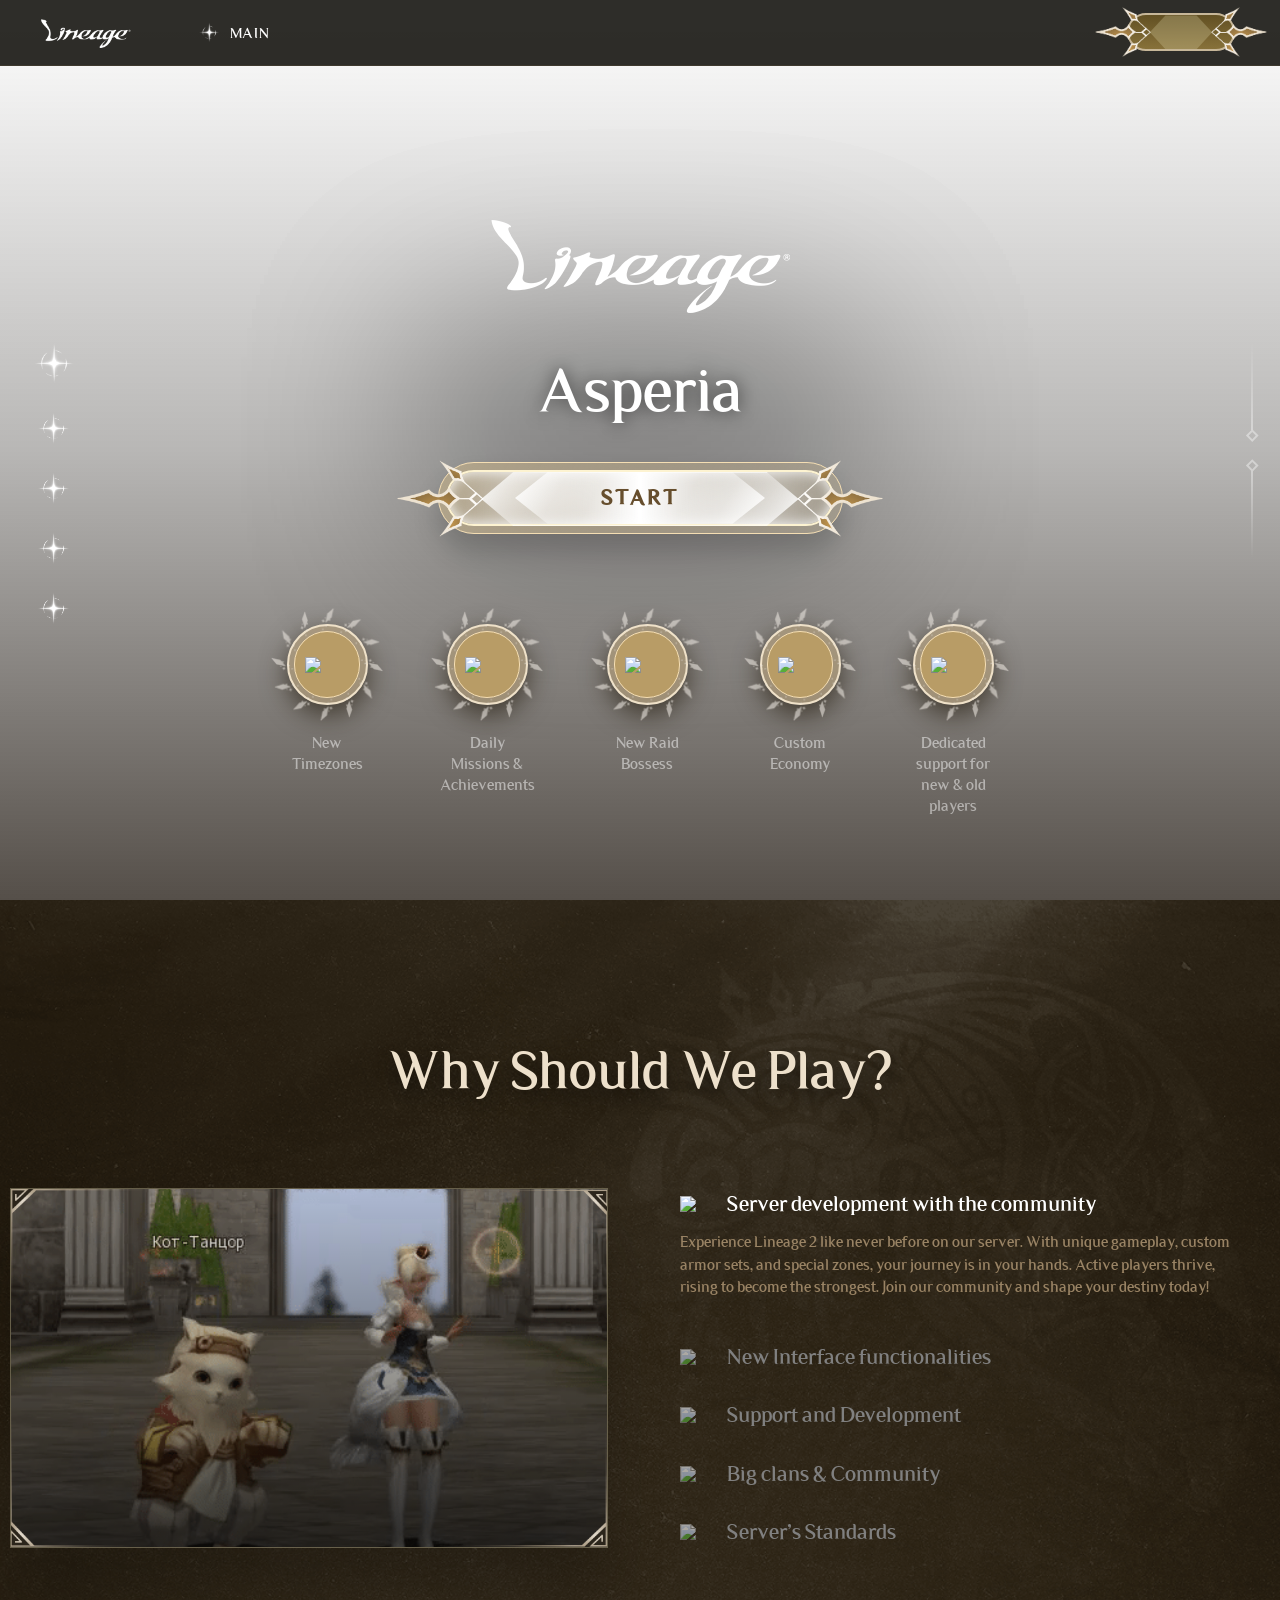
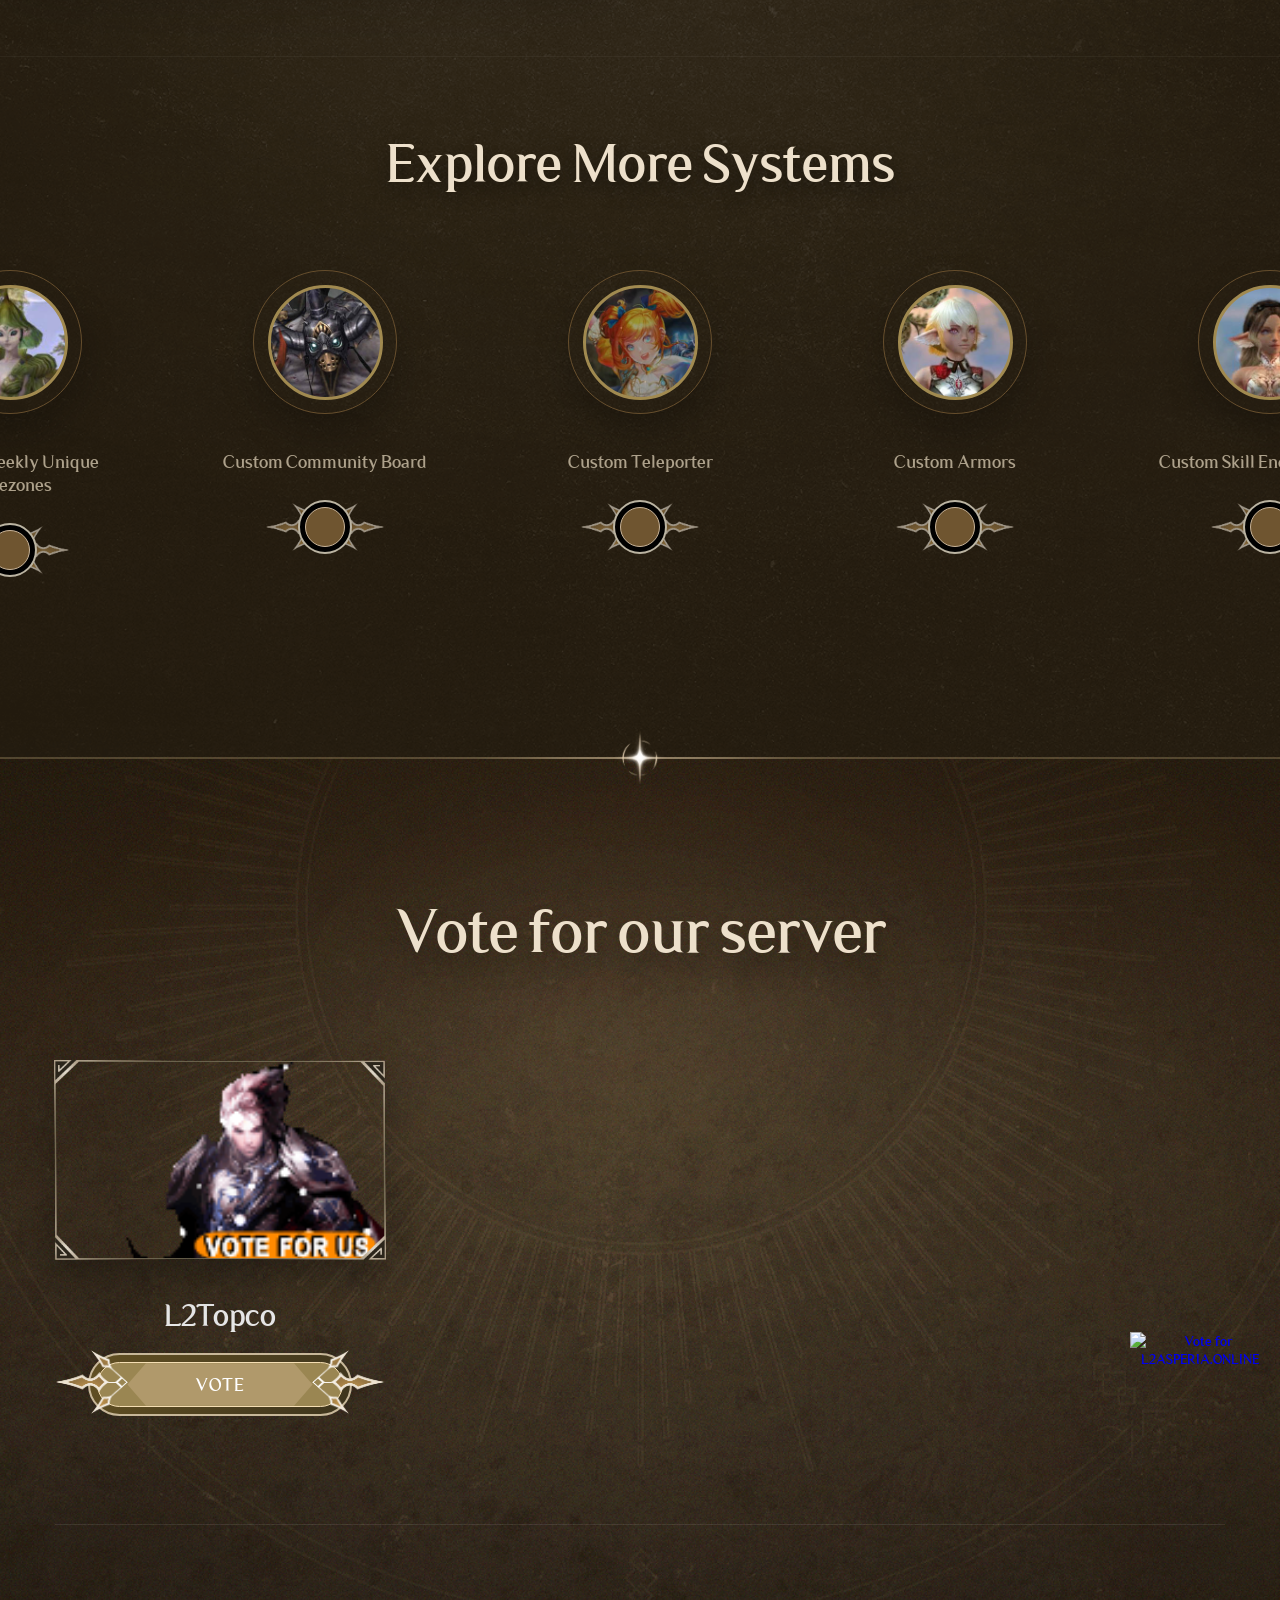
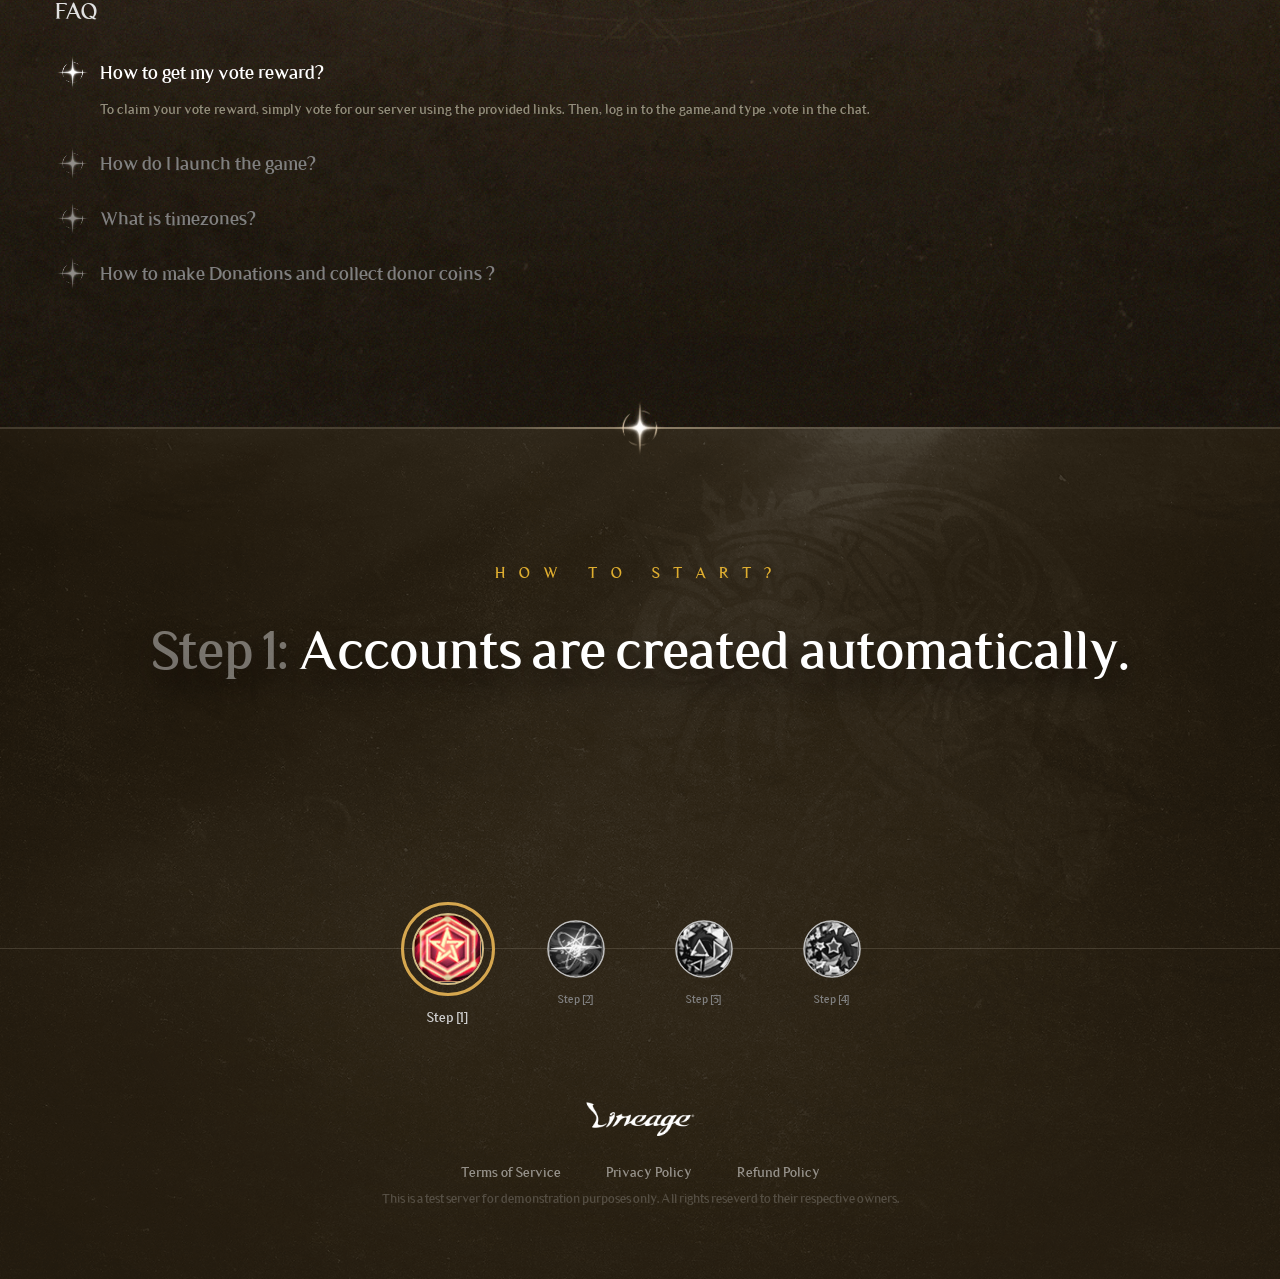
==== index.html @ 5401c0a5 "Add files via upload" ====
<!DOCTYPE html>
<html lang="en">

<head>
    <meta charset="UTF-8">
    <meta name="viewport" content="width=device-width, initial-scale=1.0">
    <link rel="stylesheet" href="css/style.min.css">
    <link rel="stylesheet" href="css/font.css">
    <script src="https://kit.fontawesome.com/402fb4d8bb.js" crossorigin="anonymous"></script>
    <link rel="stylesheet" href="css/swiper-bundle.min.css">
    <link rel="stylesheet" href="css/keyframes.min.css">
    <link rel="stylesheet" href="css/media.min.css">

    <title>Lineage 2</title>
    <link rel="icon" type="image/x-icon" href="images/favicon.png">
</head>
<style>
    #countdown {
        color: aliceblue;
        font-size: 35px;
    }
body, html, .wrapper, .main {
    background: transparent !important;
    background-image: none !important;
}
</style>

<body>
<video autoplay muted loop id="bg-video" style="
  position: fixed;
  right: 0;
  bottom: 0;
  min-width: 100%;
  min-height: 100%;
  width: auto;
  height: auto;
  z-index: -100;
  object-fit: cover;">
  <source src="images/tlo (1).mp4" type="video/mp4">
</video>
    <nav>
        <ul class="nav__main">
            <li><img src="images/logo.png"></li>

            <li class="active"><a href="/"><img src="images/ui/3.png">Main</a></li>
            

        </ul>

        <ul>
            <li>
                <a href="#" target="_blank"><i class="fa-brands fa-discord"></i></a>
                <a href="#" target="_blank"><i class="fa-brands fa-facebook"></i></a>
            </li>

            <li>
                <a class="secon_btn" href="/" target="_blank">
                    <div class="decoration"><img src="images/ui/2.png"><img src="images/ui/2-1.png"></div>
                    <span><i class="fa-solid fa-user"></i></span>
                </a>
            </li>
        </ul>

        <div class="mobile"><i class="fa-solid fa-bars"></i><i class="fa-solid fa-xmark"></i></div>
    </nav>



    <div class="streams">
        <span class="streams_icon"><span></span><i class="fa-brands fa-youtube"></i><i
                class="fa-solid fa-xmark"></i><span></span></span>

        <div class="streams_list">
            <iframe src="https://www.youtube.com/watch?v=lir3dzYIhz0" frameborder="0"></iframe>
            <iframe src="https://www.youtube.com/watch?v=lir3dzYIhz0" frameborder="0"></iframe>
            <iframe src="https://www.youtube.com/watch?v=lir3dzYIhz0" frameborder="0"></iframe>
        </div>
    </div>




    <ul class="navigation_left">
        <li><a class="active" href="#top"><img src="images/ui/3.png"></a></li>
        <li><a href="#why"><img src="images/ui/3.png"></a></li>
        <li><a href="#systems"><img src="images/ui/3.png"></a></li>
        <li><a href="#offers"><img src="images/ui/3.png"></a></li>
        <li><a href="#start"><img src="images/ui/3.png"></a></li>
    </ul>




    <section class="header" id="top">

        <div class="bg"><video autoplay muted loop src="/video/01_twohand_shiningsurprise.mp4"></video></div>

        <div class="top">
            <img class="logo" src="images/logo.png">
            <h1>Asperia</h1>
            <div id="countdown"></div>

            <a href="#footer" class="main_btn">
                <div class="decoration"><img src="images/ui/2.png"><img src="images/ui/2-1.png"></div>
                <span>Start</span>
            </a>
        </div>


        

        <ul class="key">

            <li>
                <span>
                    <div><img
                            src="https://lostark.wiki.fextralife.com/file/Lost-Ark/deathblade-class-icon-lost-ark-wiki-guide-100.png">
                    </div>
                    <div class="circle--animate--reverse"><img src="images/ui/4.png"></div>
                </span>

                <p>New Timezones</p>
            </li>


            <li>
                <span>
                    <div><img
                            src="https://lostark.wiki.fextralife.com/file/Lost-Ark/paladin-class-icon-lost-ark-wiki-guide-100.png">
                    </div>
                    <div class="circle--animate"><img src="images/ui/4.png"></div>
                </span>

                <p>Daily Missions & Achievements</p>
            </li>


            <li>
                <span>
                    <div><img
                            src="https://lostark.wiki.fextralife.com/file/Lost-Ark/deadeye-class-icon-lost-ark-wiki-guide-100.png">
                    </div>
                    <div class="circle--animate--reverse"><img src="images/ui/4.png"></div>
                </span>

                <p>New Raid Bossess</p>
            </li>


            <li>
                <span>
                    <div><img
                            src="https://lostark.wiki.fextralife.com/file/Lost-Ark/berserker-class-icon-lost-ark-wiki-guide-100.png">
                    </div>
                    <div class="circle--animate"><img src="images/ui/4.png"></div>
                </span>

                <p>Custom Economy</p>
            </li>


            <li>
                <span>
                    <div><img
                            src="https://lostark.wiki.fextralife.com/file/Lost-Ark/gunlancer-class-icon-lost-ark-wiki-guide-100.png">
                    </div>
                    <div class="circle--animate--reverse"><img src="images/ui/4.png"></div>
                </span>

                <p>Dedicated support for new & old players</p>
            </li>
        </ul>
    </section>




    <div class="game">

        <section class="why" id="why">

            <div class="why__title">
                <h1>Why Should We Play?</h1>
            </div>

            <div class="tabs">

                <div class="tab active" id="w1">
                    <div class="decoration"><img src="images/ui/6.png"><img src="images/ui/6.png"><img
                            src="images/ui/6.png"><img src="images/ui/6.png"></div>
                    <img src="images/why_3.gif">
                </div>

                <div class="tab" id="w2">
                    <div class="decoration"><img src="images/ui/6.png"><img src="images/ui/6.png"><img
                            src="images/ui/6.png"><img src="images/ui/6.png"></div>
                    <img src="images/why_1.gif">
                </div>

                <div class="tab" id="w3">
                    <div class="decoration"><img src="images/ui/6.png"><img src="images/ui/6.png"><img
                            src="images/ui/6.png"><img src="images/ui/6.png"></div>
                    <img src="images/why_3.gif">
                </div>

                <div class="tab" id="w4">
                    <div class="decoration"><img src="images/ui/6.png"><img src="images/ui/6.png"><img
                            src="images/ui/6.png"><img src="images/ui/6.png"></div>
                    <img src="images/why_2.gif">
                </div>

                <div class="tab" id="w5">
                    <div class="decoration"><img src="images/ui/6.png"><img src="images/ui/6.png"><img
                            src="images/ui/6.png"><img src="images/ui/6.png"></div>
                    <img src="images/why_2.gif">
                </div>


                <ul class="why_nav tab_nav">
                    <li class="active">
                        <span data-href="#w1">
                            <div><img
                                    src="https://lostark.wiki.fextralife.com/file/Lost-Ark/deathblade-class-icon-lost-ark-wiki-guide-100.png">
                                Server development with the community</div><i class="fa-solid fa-chevron-down"></i>
                        </span>
                        <p class="show" style="display: block;">Experience Lineage 2 like never before on our server.
                            With unique gameplay, custom armor sets, and special zones, your journey is in your hands.
                            Active players thrive, rising to become the strongest. Join our community and shape your
                            destiny today!</p>
                    </li>

                    <li>
                        <span data-href="#w2">
                            <div><img
                                    src="https://lostark.wiki.fextralife.com/file/Lost-Ark/soulfist-class-icon-lost-ark-wiki-guide-100.png">New
                                Interface functionalities</div><i class="fa-solid fa-chevron-down"></i>
                        </span>
                        <p>Our server features a specially designed interface with streamlined functionalities to make
                            your gaming experience faster and smoother. Say goodbye to downtime and immerse yourself in
                            non-stop action. Explore the game at your pace with our helpful interface enhancements.</p>
                    </li>

                    <li>
                        <span data-href="#w3">
                            <div><img
                                    src="https://lostark.wiki.fextralife.com/file/Lost-Ark/wardancer-class-icon-lost-ark-wiki-guide-100.png">Support
                                and Development</div><i class="fa-solid fa-chevron-down"></i>
                        </span>
                        <p>Our server is meticulously crafted with a plethora of custom functionalities to enhance your
                            gaming experience. Rest assured, our responsive development team is committed to swift
                            support and addressing any issues you may encounter. Your enjoyment is our priority, and
                            we're here to assist with any challenges you might face.</p>
                    </li>

                    <li>
                        <span data-href="#w4">
                            <div><img
                                    src="https://lostark.wiki.fextralife.com/file/Lost-Ark/scrapper-class-icon-lost-ark-wiki-guide-100.png">Big
                                clans & Community</div><i class="fa-solid fa-chevron-down"></i>
                        </span>
                        <p>Our community spans the globe, bringing together players from all corners of the world.
                            Together, we've built a formidable community, and we're excited to welcome new members as we
                            continue to grow. Join us and be part of a thriving community that's only getting bigger!
                        </p>
                    </li>

                    <li>
                        <span data-href="#w5">
                            <div><img
                                    src="https://lostark.wiki.fextralife.com/file/Lost-Ark/striker-class-icon-lost-ark-wiki-guide-100.png">Server's
                                Standards </div><i class="fa-solid fa-chevron-down"></i>
                        </span>
                        <p>We're setting a new standard for gameplay with our unique approach and a host of planned
                            features for the future. Our server is designed to be progressive, ensuring an ever-evolving
                            experience that keeps you engaged and excited. Join us on this exciting journey into the
                            world of Lineage 2!</p>
                    </li>
                </ul>
            </div>
        </section>


        <section class="systems" id="systems">

            <div class="systems__title">

                <h1>Explore More Systems</h1>
            </div>

            <div class="systems__box">

                <div class="swiper-wrapper">

                    <a href="/" class="swiper-slide">
                        <div class="img">
                            <span style="background: url(images/systems/1.jpg) top / cover no-repeat;"></span>
                        </div>
                        <h1>Daily & Weekly Missions</h1>

                        <div class="btn">
                            <span><i class="fa-solid fa-plus"></i></span>
                            <span><img src="images/ui/2.png"><img src="images/ui/2-1.png"></span>
                        </div>
                    </a>


                    <a href="/" class="swiper-slide">
                        <div class="img">
                            <span style="background: url(images/systems/2.jpg) top / cover no-repeat;"></span>
                        </div>
                        <h1>Daily & Weekly Unique Timezones</h1>

                        <div class="btn">
                            <span><i class="fa-solid fa-plus"></i></span>
                            <span><img src="images/ui/2.png"><img src="images/ui/2-1.png"></span>
                        </div>
                    </a>


                    <a href="/" class="swiper-slide">
                        <div class="img">
                            <span style="background: url(images/systems/3.jpg) top / cover no-repeat;"></span>
                        </div>
                        <h1>Custom Community Board</h1>

                        <div class="btn">
                            <span><i class="fa-solid fa-plus"></i></span>
                            <span><img src="images/ui/2.png"><img src="images/ui/2-1.png"></span>
                        </div>
                    </a>



                    <a href="/" class="swiper-slide">
                        <div class="img">
                            <span style="background: url(images/systems/4.jpg) top / cover no-repeat;"></span>
                        </div>
                        <h1>Custom Teleporter</h1>

                        <div class="btn">
                            <span><i class="fa-solid fa-plus"></i></span>
                            <span><img src="images/ui/2.png"><img src="images/ui/2-1.png"></span>
                        </div>
                    </a>



                    <a href="/" class="swiper-slide">
                        <div class="img">
                            <span style="background: url(images/systems/5.jpg) top / cover no-repeat;"></span>
                        </div>
                        <h1>Custom Armors</h1>

                        <div class="btn">
                            <span><i class="fa-solid fa-plus"></i></span>
                            <span><img src="images/ui/2.png"><img src="images/ui/2-1.png"></span>
                        </div>
                    </a>


                    <a href="/" class="swiper-slide">
                        <div class="img">
                            <span style="background: url(images/systems/6.jpg) top / cover no-repeat;"></span>
                        </div>
                        <h1>Custom Skill Enchant System</h1>

                        <div class="btn">
                            <span><i class="fa-solid fa-plus"></i></span>
                            <span><img src="images/ui/2.png"><img src="images/ui/2-1.png"></span>
                        </div>
                    </a>


                    <a href="/" class="swiper-slide">
                        <div class="img">
                            <span style="background: url(images/systems/1.jpg) top / cover no-repeat;"></span>
                        </div>
                        <h1>Daily Raid Bosses</h1>

                        <div class="btn">
                            <span><i class="fa-solid fa-plus"></i></span>
                            <span><img src="images/ui/2.png"><img src="images/ui/2-1.png"></span>
                        </div>
                    </a>

                </div>

            </div>
        </section>
    </div>


    <section class="offers" id="offers">
        <div class="line"><img src="images/ui/5.png"></div>

        <div class="offers__title">
            <h1>Vote for our server</h1>
        </div>

        <div class="offers__box">
            <div class="swiper-wrapper">

                <div class="swiper-slide">

                    <span class="offers__img" style="background: url(images/offers/l2topco.gif) top / cover no-repeat;">
                        <div class="decoration"><img src="images/ui/6.png"><img src="images/ui/6.png"><img
                                src="images/ui/6.png"><img src="images/ui/6.png"></div>
                    </span>

                    <span class="offers__buy">
                        <h1>L2Topco</h1>
                        <a href="https://l2top.co/vote/server/L2Asperia"> <button><span>
                                    <p>Vote</p>
                                </span>
                                <div class="decoration"><img src="images/ui/2.png"><img src="images/ui/2-1.png"></div>
                            </button></a>
<a href="https://l2.hopzone.net/site/vote/104626/1"><img src="https://l2.hopzone.net/assets/img/banners/vote_banners/banner_2.png" alt="Vote for L2ASPERIA.ONLINE" title="L2.HOPZONE.NET – Lineage 2 Servers ranking" style="border:0; position: fixed; z-index:99999; bottom: 0; right: 0; width:140px; height: 120px;"></a>
                    </span>
                </div>


                


            </div>

        </div>

        <div class="offers__faq">
            <h1>FAQ</h1>

            <ul class="faq">

                <li class="active">
                    <span>
                        <div><img src="images/ui/3.png"> How to get my vote reward?</div><i
                            class="fa-solid fa-angle-down"></i>
                    </span>
                    <p class="show" style="display: block;">To claim your vote reward, simply vote for our server using
                        the provided links. Then, log in to the game,and type  .vote  in the chat. </p>
                </li>

                <li>
                    <span>
                        <div><img src="images/ui/3.png">How do I launch the game?</div><i
                            class="fa-solid fa-angle-down"></i>
                    </span>
                    <p>To launch the game, go to the 'system' folder and run the game using 'l2.exe'. For it to work correctly, you must also disable the NVIDIA overlay in the NVIDIA app.</p>
                </li>

                <li>
                    <span>
                        <div><img src="images/ui/3.png">What is timezones?</div><i class="fa-solid fa-angle-down"></i>
                    </span>
                    <p>Discover our daily Timezones accessible through the sidebar buttons in-game. They reset daily at
                        06:00 GMT +2. Premium users enjoy a time multiplier of two. Additionally, we host a weekly
                        instance that opens at specific times on designated days. These instances are shared across the
                        same world for all players, creating opportunities for intense PvP and exciting interactions!
                    </p>
                </li>

                <li>
                    <span>
                        <div><img src="images/ui/3.png">How to make Donations and collect donor coins ?</div><i
                            class="fa-solid fa-angle-down"></i>
                    </span>
                    <p>To do this, you need to contact the administration on Discord.</p>
                </li>
            </ul>
        </div>
    </section>








    <footer id="footer">
        <div class="line"><img src="images/ui/5.png"></div>

        <section class="start" id="start">

            <div class="start__title">
                <h1>How to Start?</h1>
            </div>

            <div class="start__decoration">
            </div>

            <div class="start__thumbs">
                <div class="swiper-wrapper">

                    <div class="swiper-slide">
                        <div>
                            <img src="images/skills/1.jpg">
                        </div>

                        <span class="circle">
                            <span class="circle-1">
                                <span></span>
                            </span>

                            <span class="circle-2">
                                <span></span>
                            </span>
                        </span>

                        <p>Step [1]</p>
                    </div>


                    <div class="swiper-slide">
                        <div>
                            <img src="images/skills/2.jpg">
                        </div>

                        <span class="circle">
                            <span class="circle-1">
                                <span></span>
                            </span>

                            <span class="circle-2">
                                <span></span>
                            </span>
                        </span>

                        <p>Step [2]</p>
                    </div>


                    <div class="swiper-slide">
                        <div>
                            <img src="images/skills/3.jpg">
                        </div>

                        <span class="circle">
                            <span class="circle-1">
                                <span></span>
                            </span>

                            <span class="circle-2">
                                <span></span>
                            </span>
                        </span>

                        <p>Step [3]</p>
                    </div>


                    <div class="swiper-slide">
                        <div>
                            <img src="images/skills/4.jpg">
                        </div>

                        <span class="circle">
                            <span class="circle-1">
                                <span></span>
                            </span>

                            <span class="circle-2">
                                <span></span>
                            </span>
                        </span>

                        <p>Step [4]</p>
                    </div>
                </div>
            </div>


            <div class="start__video">
                <div class="swiper-wrapper">
                    <div class="swiper-slide">
                        <h1><span>Step 1:</span> Accounts are created automatically.</h1>

                       
                    </div>

                    <div class="swiper-slide">
                        <h1><span>Step 2:</span> Download The Game</h1>

                        <a href="https://drive.google.com/file/d/1wPbiGJVJodbN3Q4EM-ZEV5zS5qobft00/view?usp=sharing" class="main_btn">
                            <div class="decoration"><img src="images/ui/2.png"><img src="images/ui/2-1.png"></div>
                            <span>Download</span>
                        </a>
                    </div>

                    <div class="swiper-slide">
                        <h1><span>Step 3:</span> Join our Discord</h1>

                        <a href="https://discord.gg/EdDuYtcqSN" class="main_btn">
                            <div class="decoration"><img src="images/ui/2.png"><img src="images/ui/2-1.png"></div>
                            <span>Join</span>
                        </a>
                    </div>

                    <div class="swiper-slide">
                        <h1><span>Step 4:</span> Start Playing!</h1>
                    </div>
                </div>
            </div>
        </section>


        <div class="right">
            <img src="images/logo.png">
            <ul>
                <li><a href="/">Terms of Service</a></li>
                <li><a href="/">Privacy Policy</a></li>
                <li><a href="/">Refund Policy</a></li>
            </ul>
            <span>This is a test server for demonstration purposes only. All rights reseverd to their respective
                owners.</span>
        </div>
    </footer>


    <script src="js/swiper-bundle.min.js"></script>
    <script src="js/swiper.js"></script>
    <script src="https://code.jquery.com/jquery-3.6.4.js"
        integrity="sha256-a9jBBRygX1Bh5lt8GZjXDzyOB+bWve9EiO7tROUtj/E=" crossorigin="anonymous"></script>
    <script src="js/functions.js"></script>
    <script src="js/menu.js"></script>

    <script>
        function updateCountdown() {
            // Target date and time (28/10/2023 22:00 GMT+3)
            const targetDate = new Date('2023-10-28T19:00:00Z'); // Convert to UTC

            // Current date and time
            const currentDate = new Date();

            // Calculate the time difference in seconds
            const timeDifference = Math.floor((targetDate - currentDate) / 1000);

            if (timeDifference <= 0) {
                document.getElementById('countdown').innerHTML = '';
            } else {
                const days = Math.floor(timeDifference / (60 * 60 * 24));
                const hours = Math.floor((timeDifference % (60 * 60 * 24)) / (60 * 60));
                const minutes = Math.floor((timeDifference % (60 * 60)) / 60);
                const seconds = timeDifference % 60;

                document.getElementById('countdown').innerHTML = `${days} days ${hours} hours ${minutes} minutes ${seconds} seconds`;
            }
        }

        // Update the countdown every second
        setInterval(updateCountdown, 1000);

        // Initial update
        updateCountdown();
    </script>
</body>

</html>
---- css/style.min.css ----
*{padding:0;margin:0;box-sizing:border-box}html{scroll-behavior:smooth}body{background-color:#000;font-family:"Maron Rose"}body::-webkit-scrollbar{background-color:rgba(0,0,0,0);width:.8vh;border-radius:8vh}body::-webkit-scrollbar-thumb{background-color:rgba(113,96,76,.675);width:.8vh;border-radius:8vh}::before,::after{transition:.5s}h1{font-weight:normal}.header{width:100%;z-index:2;height:100vh;display:flex;align-items:center;justify-content:center;position:relative;flex-direction:column;text-align:center;padding-top:15vh;background:url(../images/bg/1.jpg) top/cover}.header .bg{position:absolute;width:100%;height:100%;top:0;left:0;display:none}.header .bg video{width:100%;height:100%;object-fit:cover}.header::before{content:"";position:absolute;width:100%;height:100%;background:linear-gradient(rgba(0, 0, 0, 0), rgba(20, 16, 11, 0.3), rgba(28, 20, 12, 0.75));top:0;z-index:1}.header .key{display:flex;align-items:start;justify-content:center;width:60%;position:relative;z-index:1}.header .key li{width:20%;margin:0vh 4vh;display:flex;align-items:center;justify-content:center;flex-direction:column;text-align:center}.header .key li p{font-size:2vh;color:rgba(255,255,255,.489);width:100%;font-weight:normal;margin:0 auto;margin-top:3vh;z-index:1;letter-spacing:0vh}.header .key li span{width:9vh;height:9vh;background-color:rgba(196,168,118,.46);border-radius:100%;display:flex;align-items:center;justify-content:center;position:relative;border:.3vh solid #efe1c8;padding:.6vh;backdrop-filter:blur(1vh);box-shadow:0vh 1vh 3vh rgba(35,27,12,.712)}.header .key li span div:nth-child(1){border-radius:100%;background-color:#b89c66;width:100%;border:.2vh solid wheat;height:100%;display:flex;align-items:center;justify-content:center}.header .key li span div:nth-child(1) img{width:5vh}.header .key li span div:nth-child(2){position:absolute;opacity:.6;width:100%;height:100%;display:flex;justify-content:center;align-items:center}.header .key li span div:nth-child(2) img{width:12.5vh;position:absolute}.header .line{position:absolute;bottom:-0.5vh;width:100%;height:.4vh;pointer-events:none}.header .line::before{content:"";width:40%;height:.2vh;position:absolute;left:0;background-color:#3a3329}.header .line::after{content:"";width:40%;height:.2vh;position:absolute;right:0;background-color:#3a3329}.header .line img{width:120vh;transform:rotate(180deg);position:relative;z-index:1;top:-13.5vh}.header .top{position:relative;z-index:1;margin-bottom:10vh}.header .top::after{content:"";left:0;opacity:.3;top:10vh;width:100%;height:80%;background-color:#000;position:absolute;z-index:-1;filter:blur(10vh)}.header .top .logo{width:50vh;margin-bottom:3vh}.header .top h1{color:#fff;font-size:8vh;text-shadow:0vh 0vh 2vh rgba(0,0,0,.622);line-height:10vh}.header .top h1 span{color:#efe0ab}.secon_btn{width:12vh;height:4.2vh;border-radius:10vh;background:linear-gradient(rgb(98, 80, 35), rgb(135, 113, 58));display:inline-flex;align-items:center;position:relative;border:.3vh solid #c7b799;transition:.5s}.secon_btn:hover{border:.3vh solid #fcf4e7;box-shadow:inset 0vh 0vh 2vh wheat}.secon_btn span{width:100%;height:100%;display:flex;align-items:center;justify-content:center;font-size:1.7vh;color:#fff;border-radius:10vh;position:relative}.secon_btn span i{z-index:1;margin:0 !important}.secon_btn span::before{content:"";top:0;width:60%;height:100%;clip-path:polygon(25% 0, 75% 0, 100% 50%, 75% 100%, 25% 100%, 0% 50%);position:absolute;background-color:rgba(217,211,166,.293)}.secon_btn .decoration{position:absolute;left:0;display:flex;align-items:center;width:100%;height:100%}.secon_btn .decoration img{position:absolute;z-index:0;width:6.2vh}.secon_btn .decoration img:nth-child(1){left:-3.8vh}.secon_btn .decoration img:nth-child(2){right:-3.8vh}li{list-style:none}nav{position:fixed;top:0;width:100%;height:7.3vh;display:flex;align-items:center;justify-content:space-between;z-index:1001;background-color:rgba(10,9,4,.85);border-bottom:.2vh solid rgba(71,62,48,.61)}nav .mobile{display:none}nav ul:nth-child(2){display:flex;height:100%;align-items:center}nav ul:nth-child(2) li:nth-child(2){margin:0vh 5vh 0vh 5vh}nav ul:nth-child(2) li:nth-child(1) a{display:inline-flex;margin:0vh 1.5vh;color:rgba(255,255,255,.466);font-size:1.8vh}nav ul:nth-child(2) li:nth-child(1) a i{transition:0s}nav ul:nth-child(2) li:nth-child(1) a:hover{color:#fff;text-shadow:0vh 0vh 2vh orange}nav ul:nth-child(1){display:flex;height:100%;display:flex;align-items:center}nav ul:nth-child(1) li:nth-child(1){margin:0vh 2vh}nav ul:nth-child(1) li:nth-child(1) img{position:relative;top:.4vh}nav ul:nth-child(1) li{margin:0vh 3vh}nav ul:nth-child(1) li img{width:15vh}nav ul:nth-child(1) li.active a{color:#fff}nav ul:nth-child(1) li.active a img{opacity:1}nav ul:nth-child(1) li:hover a{color:#fff}nav ul:nth-child(1) li:hover a img{opacity:1}nav ul:nth-child(1) li a{display:flex;align-items:center;color:#8a8370;font-size:1.9vh;text-transform:uppercase;letter-spacing:.1vh}nav ul:nth-child(1) li a img{width:2.5vh;margin-right:1vh;opacity:.3}.navigation_left{position:fixed;padding-top:8vh;height:100vh;display:flex;flex-direction:column;align-items:center;justify-content:center;z-index:1001;width:12vh;top:0}.navigation_left li{margin:1vh 0vh;cursor:pointer;transition:.5s}.navigation_left li a.active img{width:5vh;opacity:1}.navigation_left li a:hover img{width:4.8vh;opacity:1}.navigation_left li img{width:4vh;opacity:.5;transition:.5s}img{transition:.5s}a{transition:.5s}.main_btn{width:45vh;height:8vh;background:linear-gradient(120deg, rgba(199, 177, 134, 0.578), rgba(199, 177, 134, 0.267));padding:.8vh;display:inline-flex;border-radius:10vh;margin-top:3vh;position:relative;border:.2vh solid wheat;backdrop-filter:blur(2vh);box-shadow:0vh 2vh 3vh rgba(0,0,0,.178);transition:.5s}.main_btn:hover span{box-shadow:inset 0vh 0vh 4vh #fff;font-size:3.5vh;letter-spacing:1vh}.main_btn:hover span::after{width:82%;clip-path:polygon(10% 0, 90% 0, 100% 50%, 90% 100%, 10% 100%, 0% 50%)}.main_btn span{display:inline-flex;width:100%;height:100%;background:linear-gradient(90deg, rgba(255, 255, 255, 0), rgb(255, 255, 255), rgba(255, 255, 255, 0));color:#664e2d;box-shadow:inset 0vh 0vh 1.5vh #fff;font-size:2.8vh;border:.3vh solid #fdf3d1;border-radius:10vh;align-items:center;justify-content:center;text-transform:uppercase;transition:.5s;font-weight:bold;letter-spacing:.3vh;position:relative}.main_btn span::Before{transition:.5s;content:"";border:.2vh solid rgba(255,255,255,.741);top:0;position:absolute;background:linear-gradient(120deg, white, rgba(255, 255, 255, 0), rgba(255, 255, 255, 0), rgba(255, 255, 255, 0), white);width:82%;clip-path:polygon(10% 0, 90% 0, 100% 50%, 90% 100%, 10% 100%, 0% 50%);height:100%;border-radius:10vh}.main_btn span::after{transition:.5s;content:"";transition:.5s;top:0;position:absolute;background:linear-gradient(120deg, white, rgba(255, 255, 255, 0), rgba(255, 255, 255, 0), white);width:65%;clip-path:polygon(13% 0, 87% 0, 100% 50%, 87% 100%, 13% 100%, 0% 50%);z-index:1;height:100%;border-radius:10vh}.main_btn .decoration{position:absolute;width:100%;height:100%;display:flex;align-items:center;top:0;left:0;z-index:1}.main_btn .decoration img{position:absolute;width:9.6vh;top:-0.3vh}.main_btn .decoration img:nth-child(1){left:-4.6vh}.main_btn .decoration img:nth-child(2){right:-4.6vh}a{text-decoration:none}@keyframes scale-streams{0%{transform:scale(1);text-shadow:0vh 0vh 2vh #eeba75}50%{transform:scale(1.2);text-shadow:0vh 0vh 3vh #fcead1}100%{transform:scale(1);text-shadow:0vh 0vh 2vh #eeba75}}@keyframes margin-streams-top{0%{margin-top:2.2vh}50%{margin-top:3vh}100%{margin-top:2.2vh}}@keyframes margin-streams-bottom{0%{margin-bottom:2.2vh}50%{margin-bottom:3vh}100%{margin-bottom:2.2vh}}.streams{position:fixed;right:-30vh;height:100vh;display:flex;align-items:center;z-index:1003;transition:.5s}.streams.active{right:0}.streams.active .streams_icon .fa-xmark{display:block}.streams.active .streams_icon .fa-youtube{display:none}.streams.active .streams_icon::before{opacity:1;pointer-events:all}.streams_icon{margin-right:3vh;display:flex;flex-direction:column;align-items:center;cursor:pointer}.streams_icon:hover span{opacity:1 !important}.streams_icon::before{content:"";width:100%;height:100%;position:fixed;left:0;top:0;background-color:rgba(21,19,15,.85);opacity:0;pointer-events:none}.streams_icon .fa-xmark{display:none}.streams_icon i{color:#fff;font-size:3.2vh;position:relative;z-index:1;text-shadow:0vh 0vh 2vh #eeba75;animation:scale-streams 2s infinite linear}.streams_icon span:nth-child(1){opacity:.4;height:10vh;width:.2vh;background:linear-gradient(rgba(255, 255, 255, 0), white);position:relative;z-index:1;display:flex;align-items:center;justify-content:center;margin-bottom:2.2vh;animation:margin-streams-bottom 2s infinite linear}.streams_icon span:nth-child(1)::before{content:"";position:absolute;bottom:-1vh;width:.5vh;height:.5vh;transform:rotate(45deg);border:.3vh solid #fff}.streams_icon span:nth-child(4){opacity:.4;height:10vh;width:.2vh;background:linear-gradient(rgb(255, 255, 255), rgba(255, 255, 255, 0));position:relative;z-index:1;display:flex;align-items:center;justify-content:center;margin-top:2.2vh;animation:margin-streams-top 2s infinite linear}.streams_icon span:nth-child(4)::before{content:"";position:absolute;top:-1vh;width:.5vh;height:.5vh;transform:rotate(45deg);border:.3vh solid #fff}.streams_list{width:30vh;padding:2vh;border-left:.2vh solid rgba(138,131,112,.362);height:100vh;background-color:rgba(47,38,31,.852);overflow-y:scroll;position:relative;z-index:1}.streams_list::-webkit-scrollbar{width:0}.streams_list iframe{width:100%;height:14vh;margin-bottom:1.5vh}.start{height:55vh;width:100%;position:relative;z-index:2;overflow:hidden}.start_bg{position:absolute;width:100%;height:100%;object-fit:cover;top:0}.start .line{position:absolute;top:0;left:0;width:100%;display:flex;align-items:center;justify-content:center;height:.2vh;background-color:rgba(138,131,112,.501);z-index:3;pointer-events:none}.start .line img{position:absolute;width:80vh}.start__thumbs{position:absolute;width:40%;margin-left:auto;margin-right:auto;right:0;left:0;bottom:8vh;z-index:15}.start__thumbs .swiper-slide{color:#fff;text-align:center;display:flex;align-items:center;justify-content:center;flex-direction:column;filter:grayscale(100%);transform:scale(0.8);transition:.5s;cursor:pointer}.start__thumbs .swiper-slide-thumb-active{transform:scale(1);filter:grayscale(0%);opacity:1}.start__thumbs .swiper-slide-thumb-active p{color:#cdcdcd !important;top:10.5vh !important}.start__thumbs .swiper-slide-thumb-active .circle .circle-1 span{animation:circle 3s linear;opacity:1 !important}.start__thumbs .swiper-slide-thumb-active .circle .circle-2 span{animation:circle2 6s linear;display:flex !important}.start__thumbs .swiper-slide:hover{filter:grayscale(0%);opacity:1}.start__thumbs .swiper-slide:hover p{color:#cdcdcd !important}.start__thumbs .swiper-slide p{position:absolute;transition:.5s;top:9.9vh;font-size:1.8vh;width:80%;margin:0 auto;color:gray}.start__thumbs .swiper-slide .circle{position:absolute;width:10.5vh;height:10.5vh;border-radius:100%;margin:0}.start__thumbs .swiper-slide .circle .circle-1{display:flex;width:100%;height:100%;position:absolute;right:0;clip-path:polygon(100% 0, 50% 0, 50% 100%, 100% 100%)}.start__thumbs .swiper-slide .circle .circle-1 span{position:absolute;width:100%;height:100%;display:flex;border:.4vh solid #d6a74f;border-radius:100%;clip-path:polygon(100% 0, 50% 0, 50% 100%, 100% 100%);opacity:0}.start__thumbs .swiper-slide .circle .circle-2{display:flex;width:100%;height:100%;position:absolute;right:0;border-radius:100%;clip-path:polygon(50% 0, 0 0, 0 100%, 50% 100%)}.start__thumbs .swiper-slide .circle .circle-2 span{position:absolute;width:100%;height:100%;display:none;border:.4vh solid #d6a74f;border-radius:100%;clip-path:polygon(50% 0, 0 0, 0 100%, 50% 100%)}.start__thumbs .swiper-slide div{border-radius:100%;width:8vh;height:8vh;overflow:hidden;position:relative;z-index:1;border:.3vh solid #d3bd86}.start__thumbs .swiper-slide div img{width:100%}.start__decoration{position:absolute;width:100%;height:100%;z-index:2;top:0;overflow:hidden;display:flex;justify-content:center;align-items:center;pointer-events:none}.start__decoration::before{content:"";width:100%;height:.1vh;background-color:rgba(138,131,112,.3);position:absolute;bottom:12vh;z-index:2}.start__decoration h1{position:absolute;top:31vh;font-size:80vh;line-height:80vh;letter-spacing:6vh;opacity:.03;display:none;color:#664e2d}.start__decoration img:nth-child(1){width:150%;position:absolute;top:-75vh;opacity:.15;transform:rotate(180deg)}.start__decoration img:nth-child(2){width:100%;height:100%;position:absolute;top:0;opacity:.3;filter:blur(0vh)}.start__video{position:relative;width:100%;height:100%;overflow:hidden;z-index:1;display:flex;flex-direction:column;align-items:center}.start__video .swiper-slide{width:100%;height:100%;display:flex;flex-direction:column;align-items:center;padding-top:6vh}.start__video .swiper-slide-active h1{opacity:1 !important;transform:translateY(0) !important}.start__video .swiper-slide-active p{transform:translateY(0vh) !important;opacity:1 !important}.start__video .swiper-slide-active a{transform:translateY(0vh) scale(0.9) !important;opacity:1 !important}.start__video .swiper-slide h1{color:#fff;position:relative;z-index:3;opacity:0;transform:translateY(10vh);transition:1.5s;margin-bottom:.5vh;font-size:7vh;text-shadow:0vh 1.5vh 3vh rgba(20,15,7,.8)}.start__video .swiper-slide h1 span{color:rgba(255,255,255,.4)}.start__video .swiper-slide a{position:relative;z-index:5;opacity:0;transform:translateY(10vh) scale(0.9);transition:2s !important}.start__video .swiper-slide p{color:rgba(255,255,255,.562);font-size:2.5vh;transform:translateY(10vh);width:40%;transition:2s;margin:0 auto;position:relative;z-index:2;opacity:0;text-align:center}.start__video .swiper-slide::before{content:"";position:absolute;width:100%;height:100%;background:rgba(2,0,36,0);background:radial-gradient(circle, rgba(0, 0, 0, 0) 0%, rgb(34, 27, 17) 50%, rgb(38, 29, 16) 100%);z-index:2;top:0;pointer-events:none;display:none}.start__video .swiper-slide::after{content:"";position:absolute;width:100%;height:100%;background:linear-gradient(rgba(0, 0, 0, 0.308), rgba(29, 24, 16, 0.862), rgba(29, 24, 16, 0.99));z-index:2;top:0;pointer-events:none;display:none}.start__video video{top:0;position:absolute;width:101%;top:-0.2vh;z-index:-1}.start__title{position:absolute;width:100%;text-align:center;top:0vh;z-index:2}.start__title img{width:60vh;opacity:.9}.start__title h1{color:rgba(255,198,52,.848);font-size:2vh;font-weight:normal;text-transform:uppercase;letter-spacing:1.5vh;margin-bottom:1vh}@keyframes circle{0%{stroke-dashoffset:1000}100%{stroke-dashoffset:670}}html,body{overflow-x:hidden}.game{background-color:#2b2419;overflow:hidden;background:url(../images/bg/2.png) top/cover no-repeat}.game .systems{text-align:center;position:relative;padding:8vh 0vh 20vh 0vh;border-top:.2vh solid rgba(255,255,255,.04)}.game .systems__title{position:relative;margin-bottom:8vh}.game .systems__title h1{color:#ede0cb;text-shadow:0vh 1vh 2vh rgba(0,0,0,.422);font-size:7vh}.game .systems__box{position:relative;width:35vh;margin:0 auto}.game .systems__box .swiper-scrollbar{display:none;bottom:-9vh;background-color:rgba(255,255,255,.1) !important}.game .systems__box .swiper-scrollbar-drag{background-color:#a7885b}.game .systems__box .swiper-slide{padding:0vh 1vh;transition:.5s;display:flex;flex-direction:column;align-items:center;justify-content:center}.game .systems__box .swiper-slide:hover{transform:scale(1.05)}.game .systems__box .swiper-slide:hover h1{color:#fff}.game .systems__box .swiper-slide:hover .img span{border:.4vh solid #f1e2bd;box-shadow:inset 0vh 0vh 2.5vh rgba(245,222,179,.733)}.game .systems__box .swiper-slide:hover .btn span:nth-child(1){border:.2vh solid #fff;box-shadow:inset 0vh 0vh 1.5vh wheat}.game .systems__box .swiper-slide:hover .btn span:nth-child(1) i{transform:rotate(-180deg)}.game .systems__box .swiper-slide:hover .btn span:nth-child(2){transform:rotate(180deg)}.game .systems__box .swiper-slide .img{width:16vh;height:16vh;overflow:hidden;border-radius:100%;margin:0 auto;margin-bottom:4vh;padding:1.5vh;box-shadow:0vh 2vh 4vh rgba(0,0,0,.232);background-color:rgba(0,0,0,0);border:.2vh solid #664e2d;transition:.5s}.game .systems__box .swiper-slide .img span{width:100%;height:100%;border-radius:100%;display:flex;border:.4vh solid #a18a50;transition:.5s}.game .systems__box .swiper-slide h1{color:#ada18b;font-size:2.3vh;transition:.5s;width:80%;margin:0 auto;margin-bottom:3vh}.game .systems__box .swiper-slide .btn{position:relative !important;display:flex;width:6vh;height:6vh;border-radius:10vh;background-color:#000;justify-content:center;align-items:center;font-size:2vh;color:#fff;border:.3vh solid #bbb4a2;padding:.6vh}.game .systems__box .swiper-slide .btn span:nth-child(1){background-color:rgba(137,105,60,.814);width:100%;height:100%;border-radius:10vh;display:flex;align-items:center;transition:.5s;justify-content:center;border:.2vh solid #c8b398}.game .systems__box .swiper-slide .btn span:nth-child(1) i{transition:.5s}.game .systems__box .swiper-slide .btn span:nth-child(2){opacity:.6;transition:.5s;position:absolute;width:100%;height:100%;display:flex;align-items:center;justify-content:center;overflow:visible;z-index:-1;top:0}.game .systems__box .swiper-slide .btn span:nth-child(2) img{position:absolute;width:6vh}.game .systems__box .swiper-slide .btn span:nth-child(2) img:nth-child(1){left:-3.8vh}.game .systems__box .swiper-slide .btn span:nth-child(2) img:nth-child(2){right:-3.8vh}.game .why{padding:15vh 0vh 12vh 0vh}.game .why__title{text-align:center;margin-bottom:9vh}.game .why__title img{width:70vh;opacity:.4}.game .why__title h1{text-align:center;color:#ede0cb;text-shadow:0vh 1vh 2vh rgba(0,0,0,.422);font-size:7vh;margin-bottom:2vh;line-height:8vh}.game .why .tabs{display:flex;height:40vh;width:140vh;margin:0 auto;justify-content:space-between}.game .why .tab{width:50%;height:100%;overflow:hidden;border:.2vh solid rgba(116,109,85,.825);box-shadow:0vh 5vh 6vh rgba(0,0,0,.2);position:relative;animation:tabs--home 1s}.game .why .tab::before{content:"";position:absolute;width:100%;height:100%;top:0;left:0;background:linear-gradient(rgba(0, 0, 0, 0.052), rgba(0, 0, 0, 0.729))}.game .why .tab .decoration{position:absolute;width:100%;height:100%;top:0;left:0}.game .why .tab .decoration img{width:22vh;height:auto;position:absolute}.game .why .tab .decoration img:nth-child(1){left:0;top:0}.game .why .tab .decoration img:nth-child(2){right:0;bottom:0;transform:rotate(180deg)}.game .why .tab .decoration img:nth-child(3){right:-1.4vh;top:1.4vh;transform:rotate(90deg)}.game .why .tab .decoration img:nth-child(4){left:-1.4vh;bottom:1.4vh;transform:rotate(-90deg)}.game .why .tab img{width:100%;height:100%;object-fit:cover}.game .why .tab_nav{width:55%;padding:0vh 0vh 0vh 8vh;display:flex;flex-direction:column;justify-content:center}.game .why .tab_nav li:not(:last-child){margin-bottom:3.4vh}.game .why .tab_nav li{text-align:left}.game .why .tab_nav li.active span{color:#fff}.game .why .tab_nav li.active span div img{opacity:1}.game .why .tab_nav li.active span i{transform:rotate(180deg)}.game .why .tab_nav li:hover span{color:#fff}.game .why .tab_nav li span{font-size:2.8vh;color:gray;display:flex;align-items:center;justify-content:space-between;transition:.5s}.game .why .tab_nav li span div{display:flex;align-items:center}.game .why .tab_nav li span div img{width:3.2vh;margin-right:2vh;opacity:.6}.game .why .tab_nav li span i{font-size:1.5vh;transition:.5s}.game .why .tab_nav li p{display:none;color:#998364;font-size:2vh;padding:1.5vh 0vh;width:95%;line-height:2.5vh}.projects_discussion{padding:18vh 0vh;background-color:#1b1611;text-align:center;position:relative;box-shadow:0vh 0vh 9vh rgba(0,0,0,.118);background:url(../images/bg/6.png) top/cover no-repeat}.projects_discussion .line{position:absolute;top:0;opacity:.3;left:0;width:100%;display:flex;align-items:center;justify-content:center;height:.2vh;background-color:rgba(138,131,112,.701)}.projects_discussion .line img{position:absolute;width:80vh}.discussion{border-top:.2vh solid rgba(255,255,255,.052);width:140vh;margin:0 auto;padding-top:8vh;margin-top:10vh}.discussion h1{color:#ede0cb;text-shadow:0vh 1vh 2vh rgba(0,0,0,.422);font-size:5vh;margin-bottom:4vh}.discussion .secon_btn{width:25vh;height:5vh}.discussion .secon_btn span{font-size:2vh}.discussion .secon_btn span::before{content:"";top:0;width:80%;height:100%;clip-path:polygon(10% 0, 90% 0, 100% 50%, 90% 100%, 10% 100%, 0% 50%);position:absolute;background-color:rgba(217,211,166,.2)}.discussion_list{display:flex;gap:4vh;margin-bottom:5vh}.discussion_list a{width:100%;display:flex;align-items:center;justify-content:center;padding:4vh;border-radius:.8vh;position:relative;border:.2vh solid rgba(118,104,69,.3);background-color:rgba(138,131,112,.078)}.discussion_list a:hover span:nth-child(1) i{color:rgba(255,255,255,.503)}.discussion_list a:hover::before{height:100%;opacity:1}.discussion_list a::before{content:"";opacity:1;width:100%;height:0%;top:0;position:absolute;background-color:rgba(118,104,69,.3);border-radius:.8vh;opacity:0}.discussion_list a span{position:relative;z-index:1}.discussion_list a span:NTh-child(1){display:flex;margin-right:2.5vh}.discussion_list a span:NTh-child(1) i{font-size:4vh;color:#585140}.discussion_list a span:nth-child(2){display:flex;flex-direction:column;justify-content:center}.discussion_list a span:nth-child(2) div:nth-child(1){margin-bottom:.3vh}.discussion_list a span:nth-child(2) div:nth-child(1) p{color:#fff;font-size:2.2vh;text-align:left;overflow:hidden;text-overflow:ellipsis;display:-webkit-box;-webkit-line-clamp:1;line-clamp:1;-webkit-box-orient:vertical}.discussion_list a span:nth-child(2) div:nth-child(2){display:flex;justify-content:space-between;align-items:center}.discussion_list a span:nth-child(2) div:nth-child(2) p{color:gray}.discussion_list a span:nth-child(2) div:nth-child(2) p strong{font-size:1.8vh;font-weight:normal;color:#c2ba9b}.projects h1{color:#ede0cb;text-shadow:0vh 1vh 2vh rgba(0,0,0,.422);font-size:7vh;margin-bottom:6vh}.projects_list{width:100%;margin:0 auto}.projects_list .swiper-wrapper{transition-timing-function:linear !important}.projects_list .swiper-slide{padding:0vh 2vh;height:30vh}.projects_list .swiper-slide div{background-color:rgba(255,255,255,0);display:flex;flex-direction:column;align-items:center;justify-content:center;padding:0vh 2vh 2vh 2vh;position:relative;height:100%;background-color:rgba(66,66,66,0);border:.2vh solid rgba(255,255,255,.099);transition:.5s}.projects_list .swiper-slide div:hover{background-color:rgba(78,73,63,.178)}.projects_list .swiper-slide div .project_logo{height:18vh;display:flex;align-items:center;justify-content:center}.projects_list .swiper-slide div .project_logo img{width:20vh}.projects_list .swiper-slide div .project_link a{color:#bea170;text-transform:uppercase;font-size:1.8vh;display:inline-flex;align-items:center;letter-spacing:.2vh}.projects_list .swiper-slide div .project_link a:hover{color:#fff}.projects_list .swiper-slide div .project_link a:hover i{color:#fff}.projects_list .swiper-slide div .project_link a i{font-size:1.5vh;margin-left:.7vh;position:relative;top:.1vh}.projects_list .swiper-slide div .project_name{font-size:2.7vh;color:rgba(255,255,255,.744);margin-bottom:1vh}.projects_list .swiper-slide div .decoration{position:absolute;opacity:.3;width:100%;height:100%;top:0;left:0;pointer-events:none}.projects_list .swiper-slide div .decoration img{width:12vh;height:auto;position:absolute}.projects_list .swiper-slide div .decoration img:nth-child(1){left:0;top:0}.projects_list .swiper-slide div .decoration img:nth-child(2){right:0;bottom:0;transform:rotate(180deg)}.projects_list .swiper-slide div .decoration img:nth-child(3){right:-0.75vh;top:.75vh;transform:rotate(90deg)}.projects_list .swiper-slide div .decoration img:nth-child(4){left:-0.8vh;bottom:.75vh;transform:rotate(-90deg)}.offers{text-align:center;padding:15vh 0vh;background-color:#272018;position:relative;background:url(../images/bg/3.png) top/cover no-repeat;z-index:2}.offers .line{position:absolute;width:100%;height:.2vh;background-color:rgba(134,118,85,.477);top:0;display:flex;align-items:center;justify-content:center}.offers .line img{position:absolute;width:80vh}.offers__faq{border-top:.2vh solid rgba(255,255,255,.086);width:130vh;margin:0 auto;margin-top:8vh;padding-top:8vh;text-align:left}.offers__faq h1{font-size:3vh;color:#e1e1e1;margin-bottom:3vh}.offers__faq .faq li:not(:last-child){margin-bottom:2vh}.offers__faq .faq li{cursor:pointer}.offers__faq .faq li:hover div{color:#cbcbcb}.offers__faq .faq li.active span div{color:#fff}.offers__faq .faq li.active span div img{opacity:1}.offers__faq .faq li.active span i{transform:rotate(180deg)}.offers__faq .faq li span{display:flex;align-items:center;justify-content:space-between}.offers__faq .faq li span div{display:flex;align-items:center;font-size:2.4vh;color:gray;transition:.5s}.offers__faq .faq li span div img{width:4vh;opacity:.5;margin-right:1vh;transition:.5s}.offers__faq .faq li span i{color:rgba(255,255,255,.621);font-size:1.5vh;transition:.5s}.offers__faq .faq li p{display:none;padding:1vh 10vh 1vh 5vh;color:#938e7c;font-size:1.8vh}.offers__title{margin-bottom:10vh}.offers__title h1{font-size:8vh;color:#ede0cb;text-shadow:0vh 2vh 3vh rgba(0,0,0,.3)}.offers__box{width:140vh;margin:0 auto}.offers__box .swiper-slide{display:flex;flex-direction:column;align-items:center;padding:0vh 5vh}.offers__box .swiper-slide .offers__img{width:100%;height:22vh;background-color:rgba(88,77,61,.156);border:.2vh solid rgba(116,109,85,.825);margin-bottom:4vh;position:relative;border-radius:.8vh;box-shadow:0vh 2vh 4vh rgba(0,0,0,.29)}.offers__box .swiper-slide .offers__img .decoration{position:absolute;width:100%;height:100%;top:0;left:0}.offers__box .swiper-slide .offers__img .decoration img{width:22vh;height:auto;position:absolute}.offers__box .swiper-slide .offers__img .decoration img:nth-child(1){left:-0.2vh;top:-0.2vh}.offers__box .swiper-slide .offers__img .decoration img:nth-child(2){right:-0.2vh;bottom:-0.2vh;transform:rotate(180deg)}.offers__box .swiper-slide .offers__img .decoration img:nth-child(3){right:-1.4vh;top:1.2vh;transform:rotate(90deg)}.offers__box .swiper-slide .offers__img .decoration img:nth-child(4){left:-1.4vh;bottom:1.2vh;transform:rotate(-90deg)}.offers__box .swiper-slide .offers__items{position:relative;width:100%;z-index:1;cursor:pointer}.offers__box .swiper-slide .offers__items:hover ul{transform:scaleY(100%)}.offers__box .swiper-slide .offers__items:hover ul li span{top:0}.offers__box .swiper-slide .offers__items:hover span{top:3.5vh}.offers__box .swiper-slide .offers__items:hover span i{transform:rotate(180deg)}.offers__box .swiper-slide .offers__items ul{position:absolute;transform:scaleY(0);transform-origin:top;transition:.5s;top:0;width:100%;background-color:#373027;padding:9vh 4vh 4vh 4vh;border-radius:.7vh;border:.2vh solid rgba(134,127,109,.675);box-shadow:0vh 3vh 4vh rgba(0,0,0,.3)}.offers__box .swiper-slide .offers__items ul .decoration{position:absolute;width:100%;height:100%;left:0;top:0;pointer-events:none}.offers__box .swiper-slide .offers__items ul .decoration img{position:absolute;width:18vh}.offers__box .swiper-slide .offers__items ul .decoration img:nth-child(1){left:0;top:0}.offers__box .swiper-slide .offers__items ul .decoration img:nth-child(2){right:0;bottom:0;transform:rotate(180deg)}.offers__box .swiper-slide .offers__items ul .decoration img:nth-child(3){right:-1.2vh;top:1vh;transform:rotate(90deg)}.offers__box .swiper-slide .offers__items ul .decoration img:nth-child(4){left:-1.2vh;bottom:1vh;transform:rotate(-90deg)}.offers__box .swiper-slide .offers__items ul li:not(:last-child){margin-bottom:3vh}.offers__box .swiper-slide .offers__items ul li{font-size:2.1vh;color:silver;display:flex;align-items:center;justify-content:start;width:100%;text-align:left}.offers__box .swiper-slide .offers__items ul li span{width:4vh;height:4vh;border-radius:.5vh;margin-right:1.8vh;border:.2vh solid #c9b686}.offers__box .swiper-slide .offers__items span{color:#e5c991;font-size:2vh;text-transform:uppercase;display:flex;justify-content:center;align-items:center;letter-spacing:.2vh;width:100%;z-index:1;position:relative;cursor:pointer;transition:.5s;top:0}.offers__box .swiper-slide .offers__items span i{margin-left:1vh;font-size:1.5vh;transition:.5s;color:rgba(229,201,145,.495)}.offers__box .swiper-slide .offers__buy{width:100%;margin-bottom:4vh}.offers__box .swiper-slide .offers__buy h1{color:#e6e6e6;font-size:4vh;margin-bottom:2vh}.offers__box .swiper-slide .offers__buy button{cursor:pointer;width:80%;font-family:"Maron Rose";height:7vh;border-radius:10vh;background:linear-gradient(120deg, rgb(98, 80, 35), rgb(61, 52, 29));display:inline-flex;align-items:center;position:relative;border:.3vh solid #c7b799;padding:.8vh;transition:.5s}.offers__box .swiper-slide .offers__buy button:hover{transform:scale(1.05)}.offers__box .swiper-slide .offers__buy button:hover span{border:.2vh solid #fff;box-shadow:inset 0vh 0vh 2vh #fff6e5}.offers__box .swiper-slide .offers__buy button:hover span::before{background-color:rgba(212,187,149,.6);position:absolute}.offers__box .swiper-slide .offers__buy button span{width:100%;height:100%;display:flex;align-items:center;justify-content:center;text-transform:uppercase;font-size:2.3vh;color:#fff;transition:.5s;border-radius:10vh;letter-spacing:.1vh;position:relative;border:.2vh solid wheat;background-color:#9a8652}.offers__box .swiper-slide .offers__buy button span p{position:relative;z-index:1;display:flex;align-items:center}.offers__box .swiper-slide .offers__buy button span i{z-index:1;font-size:1.5vh;margin-left:.5vh}.offers__box .swiper-slide .offers__buy button span::before{content:"";top:0;width:76%;height:100%;clip-path:polygon(10% 0, 90% 0, 100% 50%, 90% 100%, 10% 100%, 0% 50%);position:absolute;background-color:rgba(212,187,149,.36)}.offers__box .swiper-slide .offers__buy button .decoration{position:absolute;left:0;display:flex;align-items:center;width:100%;height:100%;top:-0.3vh}.offers__box .swiper-slide .offers__buy button .decoration img{position:absolute;z-index:0;width:8vh}.offers__box .swiper-slide .offers__buy button .decoration img:nth-child(1){left:-3.8vh}.offers__box .swiper-slide .offers__buy button .decoration img:nth-child(2){right:-3.8vh}footer{padding:15vh 0vh 8vh 0;text-align:center;position:relative;background:url(../images/bg/2.png) top/cover no-repeat;z-index:2}footer .line{position:absolute;top:0;left:0;width:100%;display:flex;align-items:center;justify-content:center;height:.2vh;background-color:rgba(138,131,112,.3)}footer .line img{position:absolute;width:80vh}footer .right{width:120vh;margin:0 auto;display:flex;justify-content:center;align-items:center;flex-direction:column;padding-top:5vh}footer .right img{width:18vh;margin-bottom:3vh}footer .right ul{display:flex;margin-bottom:1vh}footer .right ul li{margin:0vh 2.5vh}footer .right ul li a{font-size:1.8vh;color:rgba(255,255,255,.5)}footer .right ul li a:hover{color:#eccb76}footer .right span{color:rgba(255,255,255,.2);font-size:1.7vh}footer .stay h1{color:#fff;font-size:6vh;text-transform:uppercase;letter-spacing:.3vh;margin-bottom:4vh}footer .stay div a{color:#fff;font-size:2vh;margin:0vh 3vh;display:inline-flex;position:relative;display:inline-flex;width:8vh;align-items:center;justify-content:center;height:8vh;border-radius:100%;padding:.7vh;background-color:rgba(0,0,0,0);border:.3vh solid #a9a093}footer .stay div a:hover span{box-shadow:inset 0vh 0vh 2vh wheat}footer .stay div a:hover span i{transform:rotate(360deg)}footer .stay div a:hover .decoration{transform:rotate(-90deg)}footer .stay div a span{width:100%;transition:.5s;height:100%;display:flex;align-items:center;justify-content:center;position:relative;z-index:1;border-radius:100%;background-color:rgba(139,113,75,.567);border:.3vh solid rgba(213,208,192,.816)}footer .stay div a i{transition:.5s}footer .stay div a .decoration{position:absolute;width:100%;height:100%;display:flex;align-items:center;justify-content:center;top:0;left:0;z-index:0;transition:.5s}footer .stay div a .decoration img{position:absolute;width:11vh;opacity:.6}.circle--animate--reverse{animation:circle--animate--reverse 12s infinite linear}.circle--animate{animation:circle--animate 12s infinite linear}@keyframes tabs--home{0%{opacity:0;transform:scale(1.15);filter:blur(0.5vh)}100%{opacity:1;filter:blur(0vh);transform:scale(1)}}@keyframes tabs--intro{0%{opacity:0;transform:translateX(-8vh);filter:blur(0.5vh)}100%{opacity:1;filter:blur(0vh);transform:translateX(0vh)}}.tabs{text-align:center}.tabs .tab_nav li span{cursor:pointer}.tabs .tab{display:none}.tabs .tab.active{display:block}/*# sourceMappingURL=style.min.css.map */
---- css/font.css ----
@font-face {
  font-family: "All in";
  src: url("../css/font/Allin-Regular.eot");
  src: url("../css/font/Allin-Regular.eot?#iefix") format("embedded-opentype"), url("../css/font/Allin-Regular.woff2") format("woff2"), url("../css/font/Allin-Regular.woff") format("woff"), url("../css/font/Allin-Regular.ttf") format("truetype"), url("../css/font/Allin-Regular.svg#Allin-Regular") format("svg");
  font-weight: normal;
  font-style: normal;
  font-display: swap;
}
@font-face {
  font-family: "Maron Rose";
  src: url("../css/font/MaronRose.eot");
  src: url("../css/font/MaronRose.eot?#iefix") format("embedded-opentype"), url("../css/font/MaronRose.woff2") format("woff2"), url("../css/font/MaronRose.woff") format("woff"), url("../css/font/MaronRose.ttf") format("truetype"), url("../css/font/MaronRose.svg#MaronRose") format("svg");
  font-weight: normal;
  font-style: normal;
  font-display: swap;
}/*# sourceMappingURL=font.css.map */
---- css/keyframes.min.css ----
@keyframes circle{0%{transform:rotate(180deg);opacity:1}100%{transform:rotate(360deg);opacity:1}}@keyframes circle2{0%{transform:rotate(180deg);opacity:0}50%{opacity:0;transform:rotate(180deg)}51%{opacity:1}100%{transform:rotate(360deg);opacity:1}}@keyframes circle--animate--reverse{0%{transform:rotate(0deg)}100%{transform:rotate(-360deg)}}@keyframes circle--animate{0%{transform:rotate(0deg)}100%{transform:rotate(360deg)}}/*# sourceMappingURL=keyframes.min.css.map */
---- css/media.min.css ----
@media(max-width: 920px){.page_content{width:90%}nav{flex-direction:row-reverse}nav .nav__main{position:fixed;top:0;width:100%;height:100vh;background-color:rgba(17,14,11,.97);left:-100%;opacity:0;pointer-events:none;flex-direction:column;padding-top:7.3vh;transition:.5s}nav .nav__main.active{left:0;opacity:1;pointer-events:all}nav .nav__main li:nth-child(1){height:20vh;display:flex;align-items:center;padding:0;justify-content:center;border-top:.2vh solid rgba(255,255,255,.1)}nav .nav__main li:nth-child(1) img{width:30vh}nav .nav__main li{margin:0;padding:2.5vh 4vh;justify-content:start;display:flex;width:100%;border-top:.2vh solid rgba(255,255,255,.05)}nav .nav__main li.active{background-color:rgba(77,66,47,.386)}nav .mobile{display:block;z-index:1;color:#fff;height:100%;width:7vh;display:flex;align-items:center;justify-content:center}nav .mobile .fa-xmark{font-size:2.8vh;display:none}nav .mobile.active .fa-xmark{display:block}nav .mobile.active .fa-bars{display:none}nav ul:nth-child(2){z-index:1;position:relative}nav ul:nth-child(2) li:nth-child(1) a{margin:0vh .5vh}.navigation_left{display:none}.main_btn{width:65%}footer .stay{width:90%;margin:0 auto}footer .stay h1{line-height:5vh;font-size:5vh}footer .stay div a{width:6vh;height:6vh;padding:.2vh;margin:0vh 1.5vh}footer .stay div a .decoration img{width:9vh}footer .right{width:90%;display:flex;flex-direction:column;align-items:center;justify-content:center}footer .right .unsimple{margin-top:4vh;justify-content:center}footer .right ul{display:flex;flex-direction:column;margin-bottom:3vh}footer .right ul li{margin:1vh 0}.offers__faq{width:80%}.offers__faq .faq li p{padding:2vh 2vh 2vh 5vh}.offers__title{width:90%;margin:0 auto;margin-bottom:5vh}.offers__title h1{font-size:6vh;line-height:6vh}.offers__box{width:73%}.offers__box .swiper-slide{padding:0vh 2.5vh}.game .systems{padding-bottom:12vh}.game .systems__title{width:90%;margin:0 auto;margin-bottom:5vh}.game .systems__title h1{font-size:6vh;line-height:6vh}.game .systems__box{width:28vh}.game .why{padding-top:12vh}.game .why__title{width:90%;margin:0 auto;margin-bottom:6vh}.game .why__title h1{font-size:6vh;line-height:6vh}.game .why .tabs{width:85%;flex-wrap:wrap;height:auto}.game .why .tabs .tab_nav{padding:0;padding-top:5vh;width:100%}.game .why .tabs .tab{width:100%}.start__title{display:flex;flex-direction:column;align-items:center;justify-content:center}.start__title h1{font-size:2.2vh;letter-spacing:.3vh}.start__thumbs{width:30%}.start__decoration img{display:none}.start__video .swiper-slide{display:flex}.start__video .swiper-slide h1{text-align:center;font-size:6vh;line-height:6vh}.start__video .swiper-slide p{width:90%}.start__video video{width:auto;top:-15vh}.header{background-position-y:0vh}.header .line{width:100%;display:flex;justify-content:center;align-items:center}.header .line img{top:-2.3vh;width:80vh}.header .top h1{font-size:6.5vh;line-height:6.5vh;width:80%;margin:0 auto}.header .key{width:100%;overflow-x:scroll;justify-content:start;padding-left:4vh;padding-top:3vh}.header .key::-webkit-scrollbar{height:0}.header .key li{width:15vh;margin:0vh 2vh}.header .key li p{width:15vh}.intro{overflow:hidden}.intro__title{width:90%;justify-content:center}.intro_nav{position:absolute;top:7.5vh;z-index:1;transform:scaleY(0);transform-origin:top;transition:.5s}.intro_nav.active{transform:scaleY(100%)}.intro__content{flex-wrap:wrap;width:90%}.intro__content .menu{width:100%;margin-bottom:3vh}.intro__content .menu__mobile{display:flex;align-items:center;justify-content:center;position:relative;padding:2.2vh 3.5vh;background-color:rgba(60,53,42,.886);border:.2vh solid rgba(104,91,68,.65);font-size:2vh;text-transform:uppercase;box-shadow:0vh 2vh 4vh rgba(0,0,0,.437);color:#fff}.intro__content .menu__mobile.active .fa-xmark{display:block}.intro__content .menu__mobile.active .fa-bars{display:none}.intro__content .menu__mobile .fa-xmark{display:none}.intro__content .menu__mobile i{margin-left:1vh;color:#a58549}.intro__content .menu__mobile .decoration{position:absolute;width:100%;height:100%;top:0;left:0;pointer-events:none}.intro__content .menu__mobile .decoration img{width:10vh;height:auto;position:absolute}.intro__content .menu__mobile .decoration img:nth-child(1){left:0;top:0}.intro__content .menu__mobile .decoration img:nth-child(2){right:0;bottom:0;transform:rotate(180deg)}.intro__content .menu__mobile .decoration img:nth-child(3){right:-0.7vh;top:.6vh;transform:rotate(90deg)}.intro__content .menu__mobile .decoration img:nth-child(4){left:-0.6vh;bottom:.6vh;transform:rotate(-90deg)}.intro__content .content{width:100%;padding:5vh}.intro__content .content .info:not(:last-child){margin-bottom:5vh;padding-bottom:5vh}.intro__content .content .info table{overflow-x:scroll;display:flex}.intro__content .content .info .img img{width:100%}.page__title{width:90%;justify-content:center}html,body{overflow-x:hidden !important}.content{width:90%}.projects_discussion{padding:10vh 0vh}.projects h1{font-size:5vh}.projects_list{width:80%;margin:0;padding-left:1.5vh}.projects_list .swiper-slide{padding:0vh 1vh}.discussion{width:90%}.discussion_list{gap:2vh;flex-wrap:wrap}.discussion_list a span:nth-child(1){display:none}.statistic .page__title{width:90% !important}.statistic .content{width:90% !important}.statistic_nav{overflow-x:scroll;justify-content:start}.statistic_nav::-webkit-scrollbar{height:0}.statistic_nav li{width:12vh;padding:0vh 2vh}.statistic_nav li span{width:20vh}.statistic_list{padding:3vh}.statistic .players table{overflow-x:scroll;display:flex}.statistic .players .top_3{gap:3vh;flex-wrap:wrap}.statistic .players .top_3 li{flex-direction:column;height:auto;padding:2vh}.statistic .players .top_3 li .info{margin-top:2vh;margin-left:0;width:100%}.files .content{width:90%;padding:5vh}.files__options{flex-wrap:wrap;position:relative !important;top:0vh}.files__options h1{margin-right:0vh;margin-bottom:2vh !important}.files__options ul{flex-wrap:wrap}.files__options ul li{width:100%}.files__options ul li a{margin:1vh 0vh;width:100%}.streams{display:none}.donate{width:95%;padding:4vh}.donate_type div a{width:29.5%;height:10vh}.donate_method div label{width:29.5%;height:10vh}.donate__pay{transform:scale(1);width:80%}}/*# sourceMappingURL=media.min.css.map */
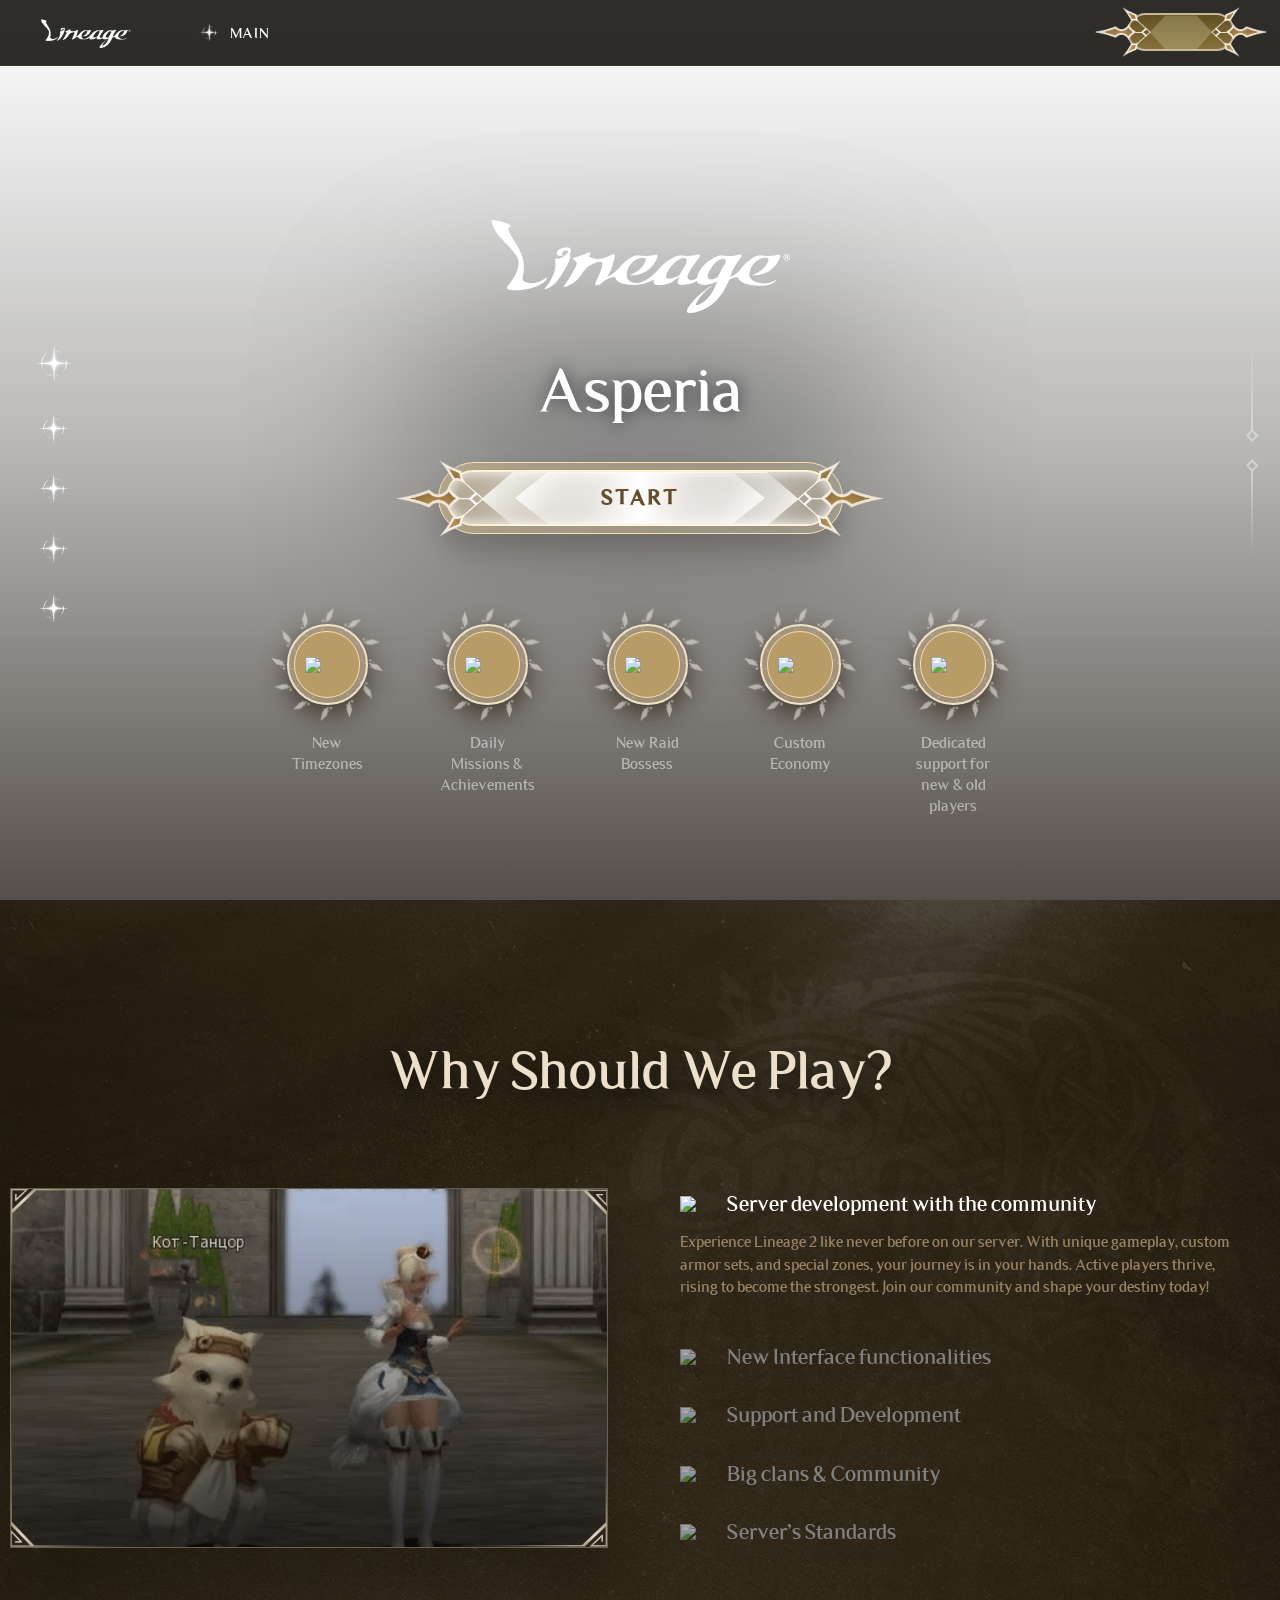
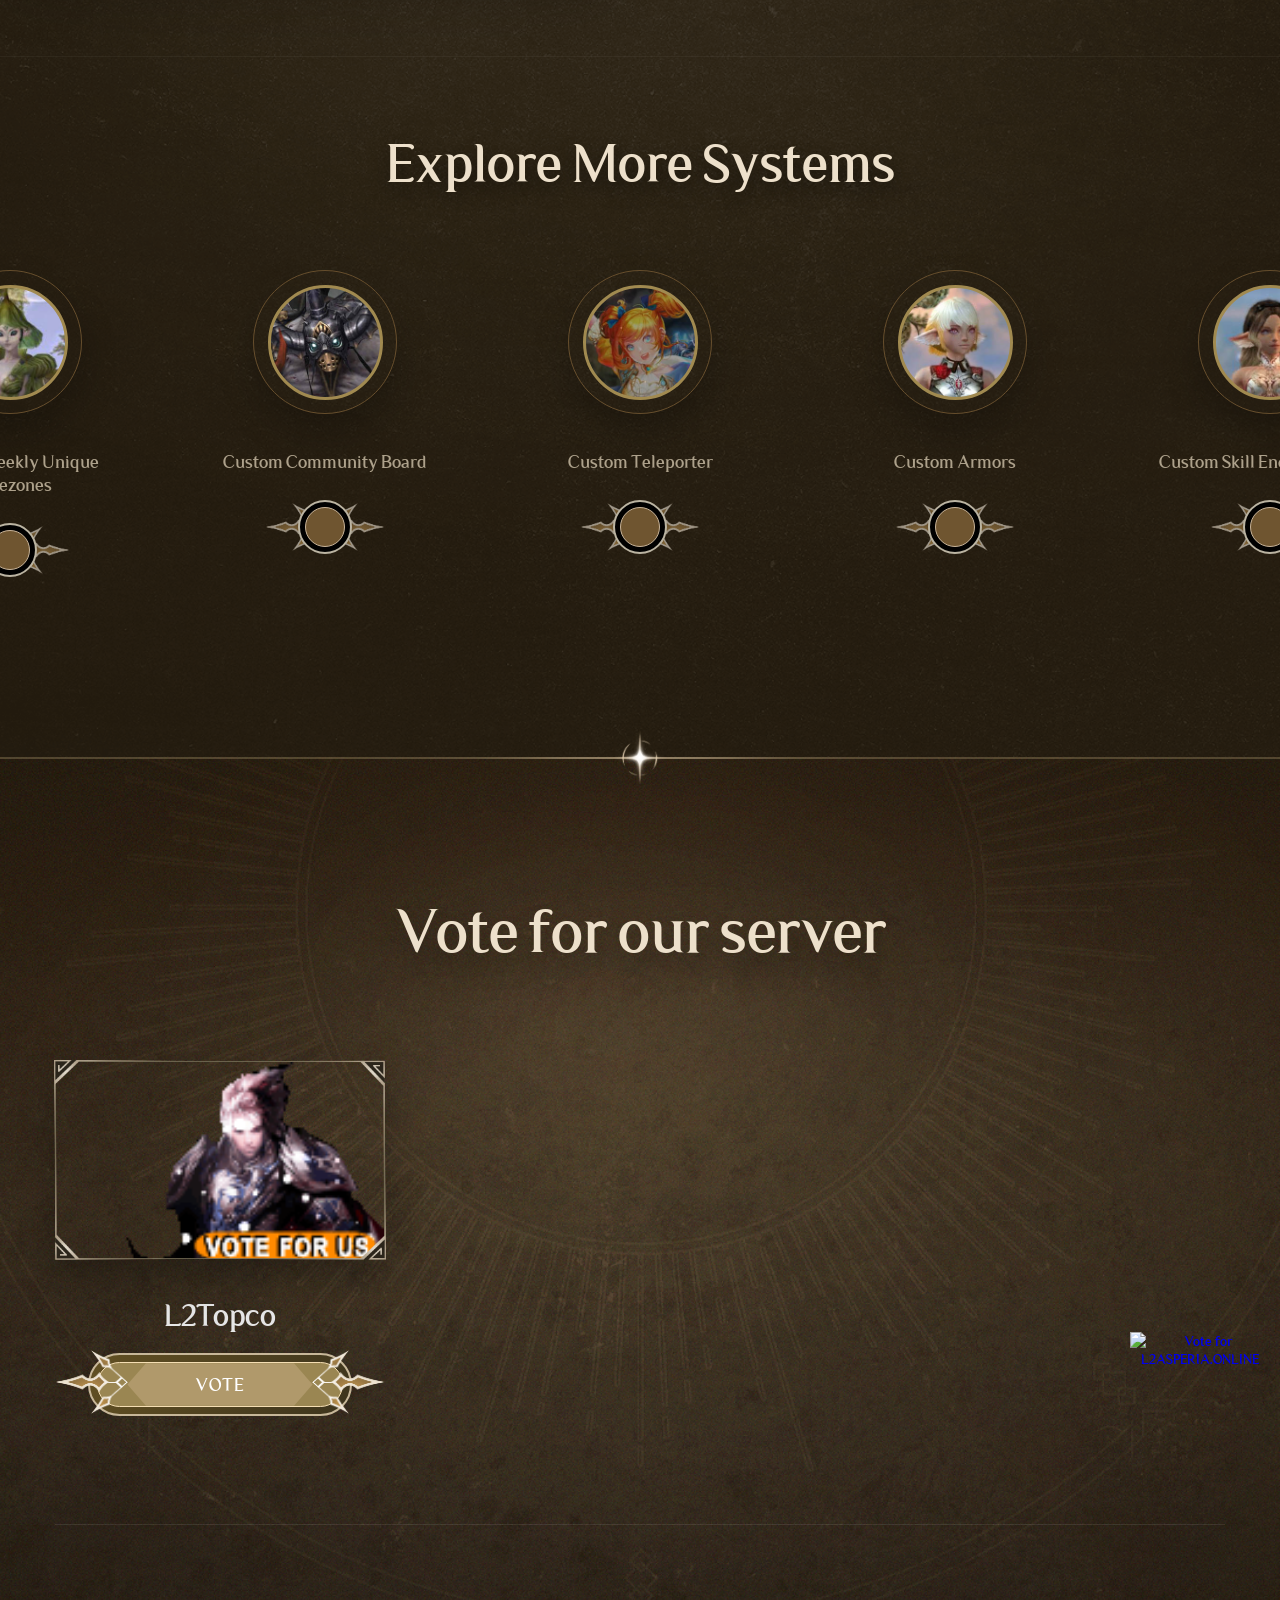
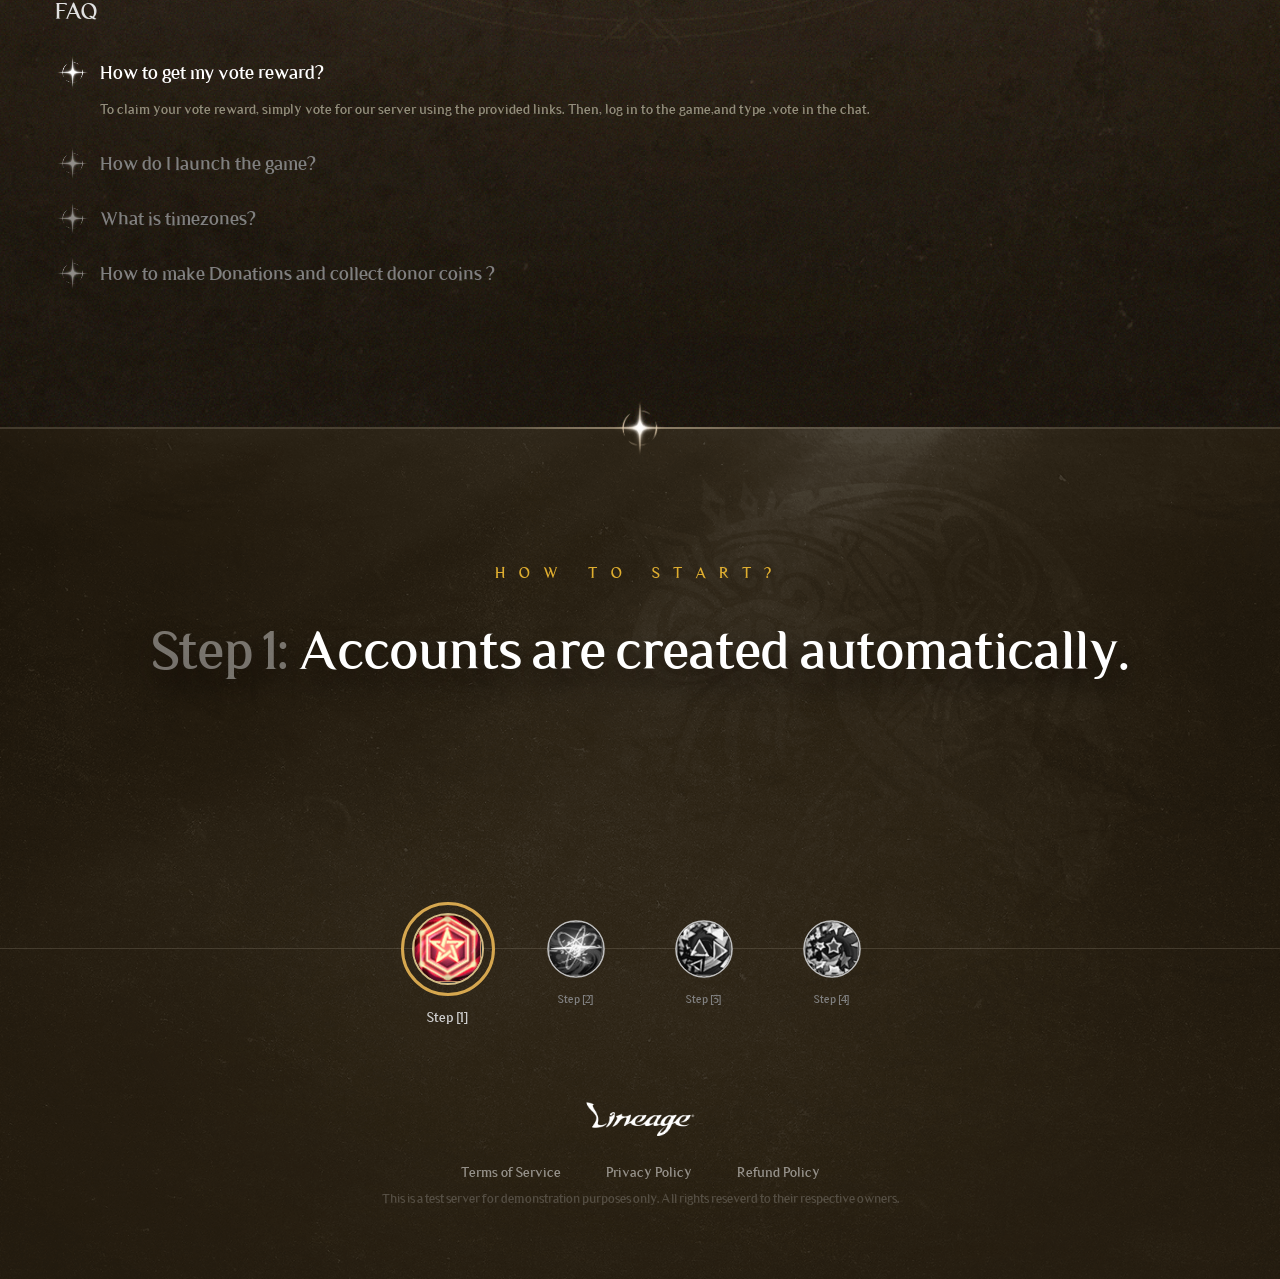
==== commit 17cb0345: "Add files via upload" ====
--- a/index.html
+++ b/index.html
@@ -581,7 +581,7 @@
                     <div class="swiper-slide">
                         <h1><span>Step 2:</span> Download The Game</h1>
 
-                        <a href="https://drive.google.com/file/d/1wPbiGJVJodbN3Q4EM-ZEV5zS5qobft00/view?usp=sharing" class="main_btn">
+                        <a href="https://drive.google.com/file/d/1y7UIyv2BB_u6voruWuldF0S_NKIshe8v/view?usp=sharing" class="main_btn">
                             <div class="decoration"><img src="images/ui/2.png"><img src="images/ui/2-1.png"></div>
                             <span>Download</span>
                         </a>
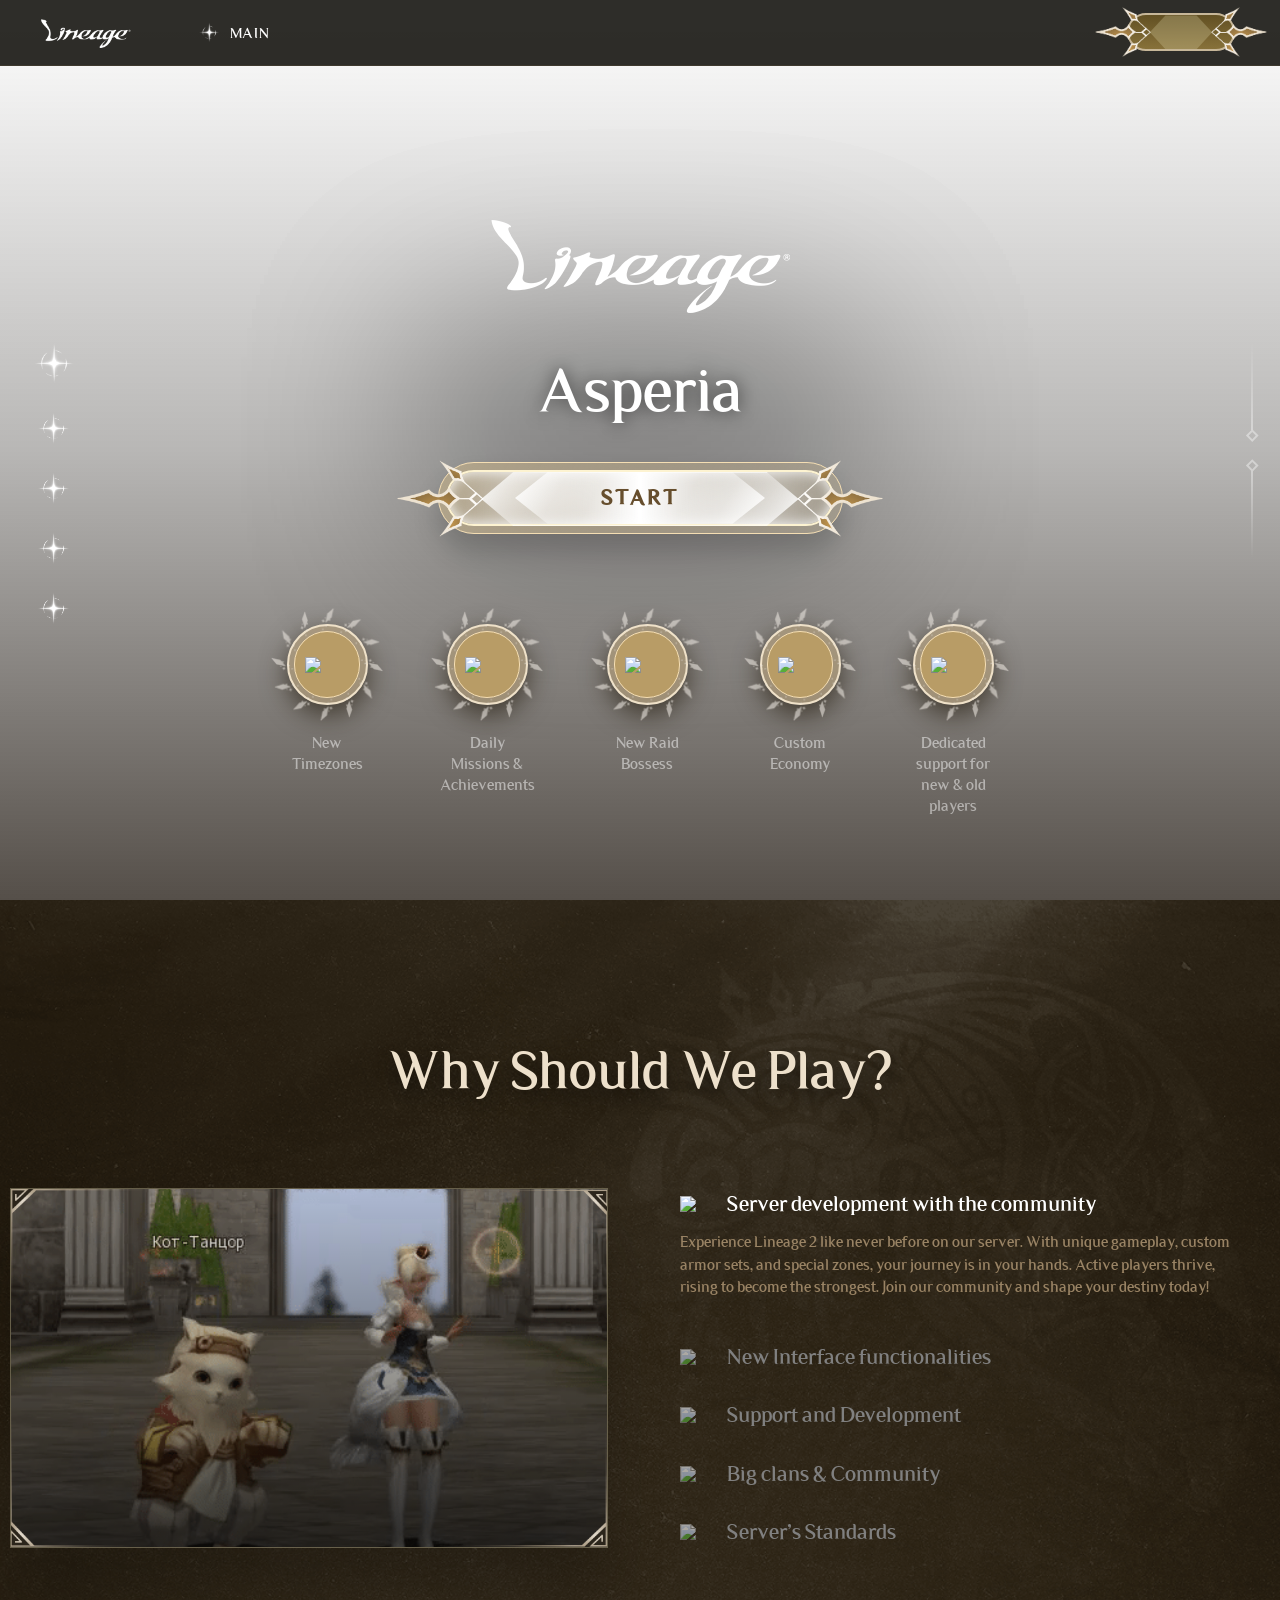
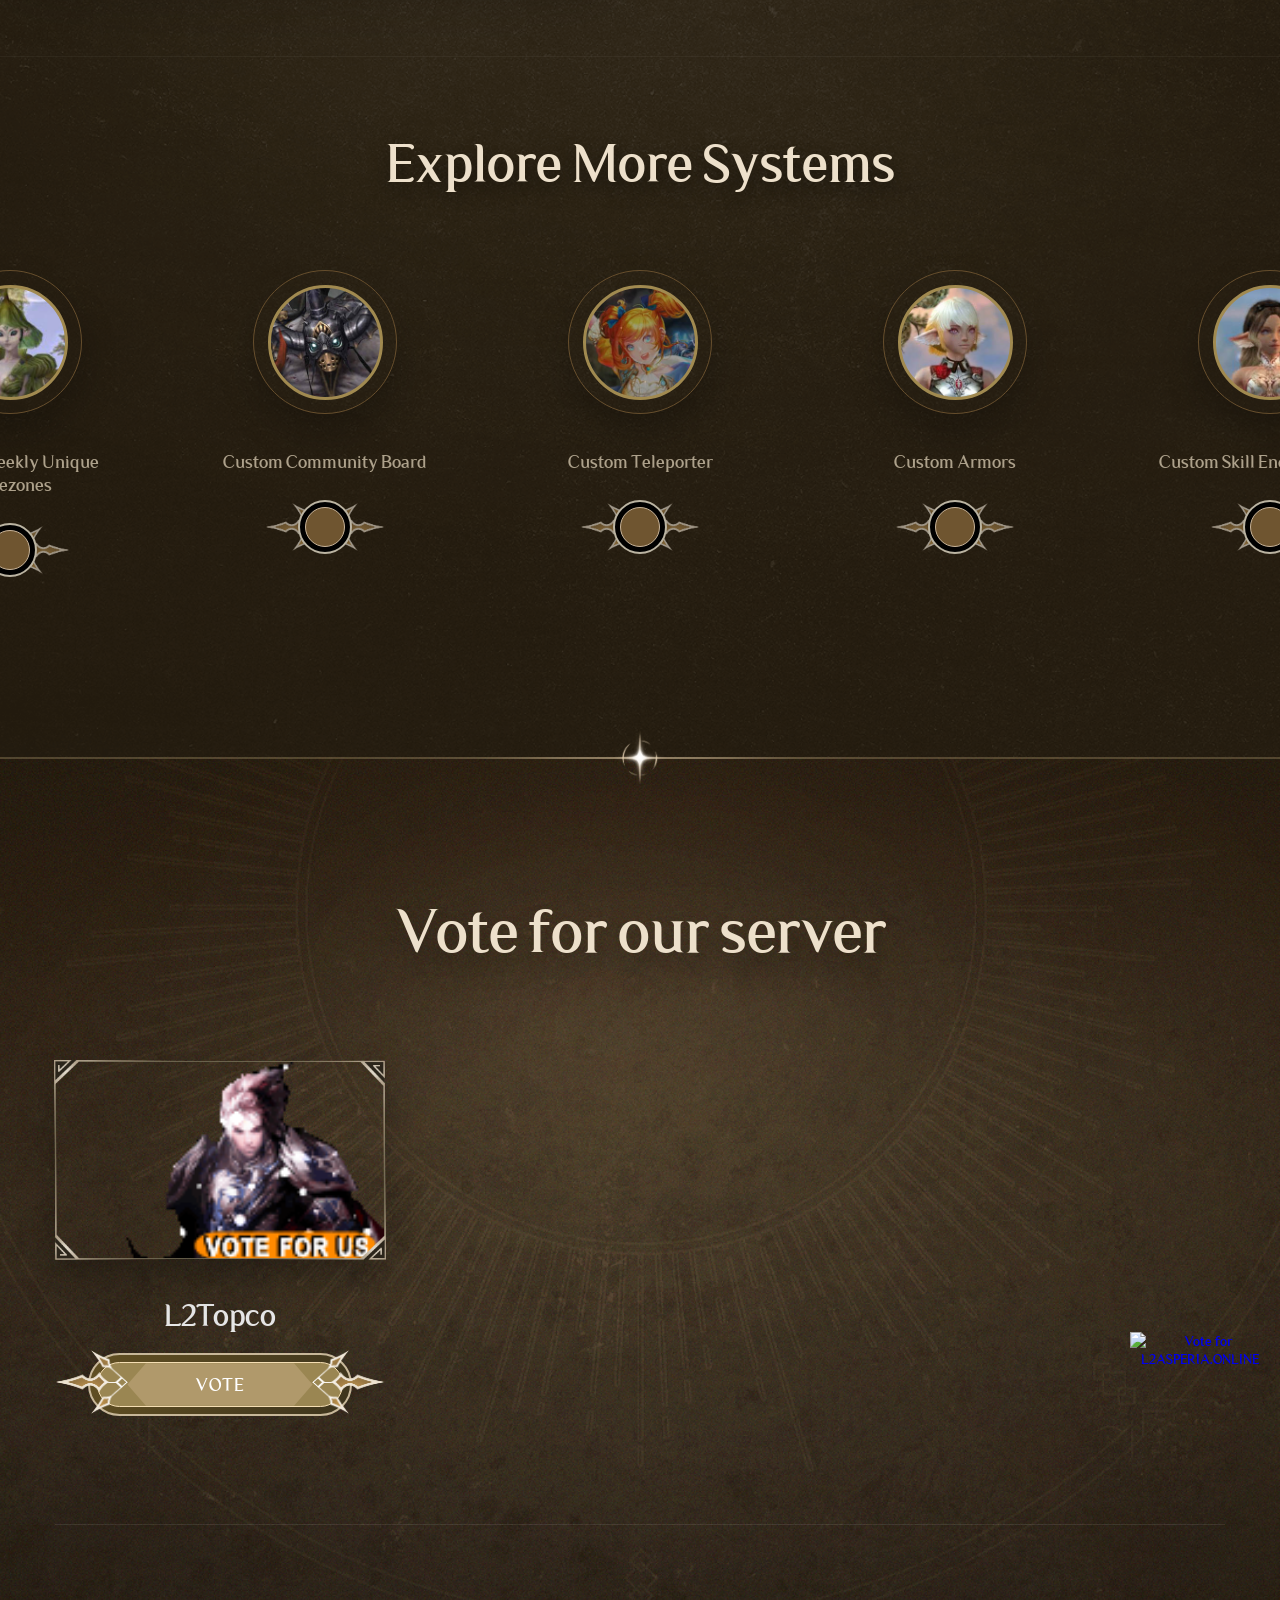
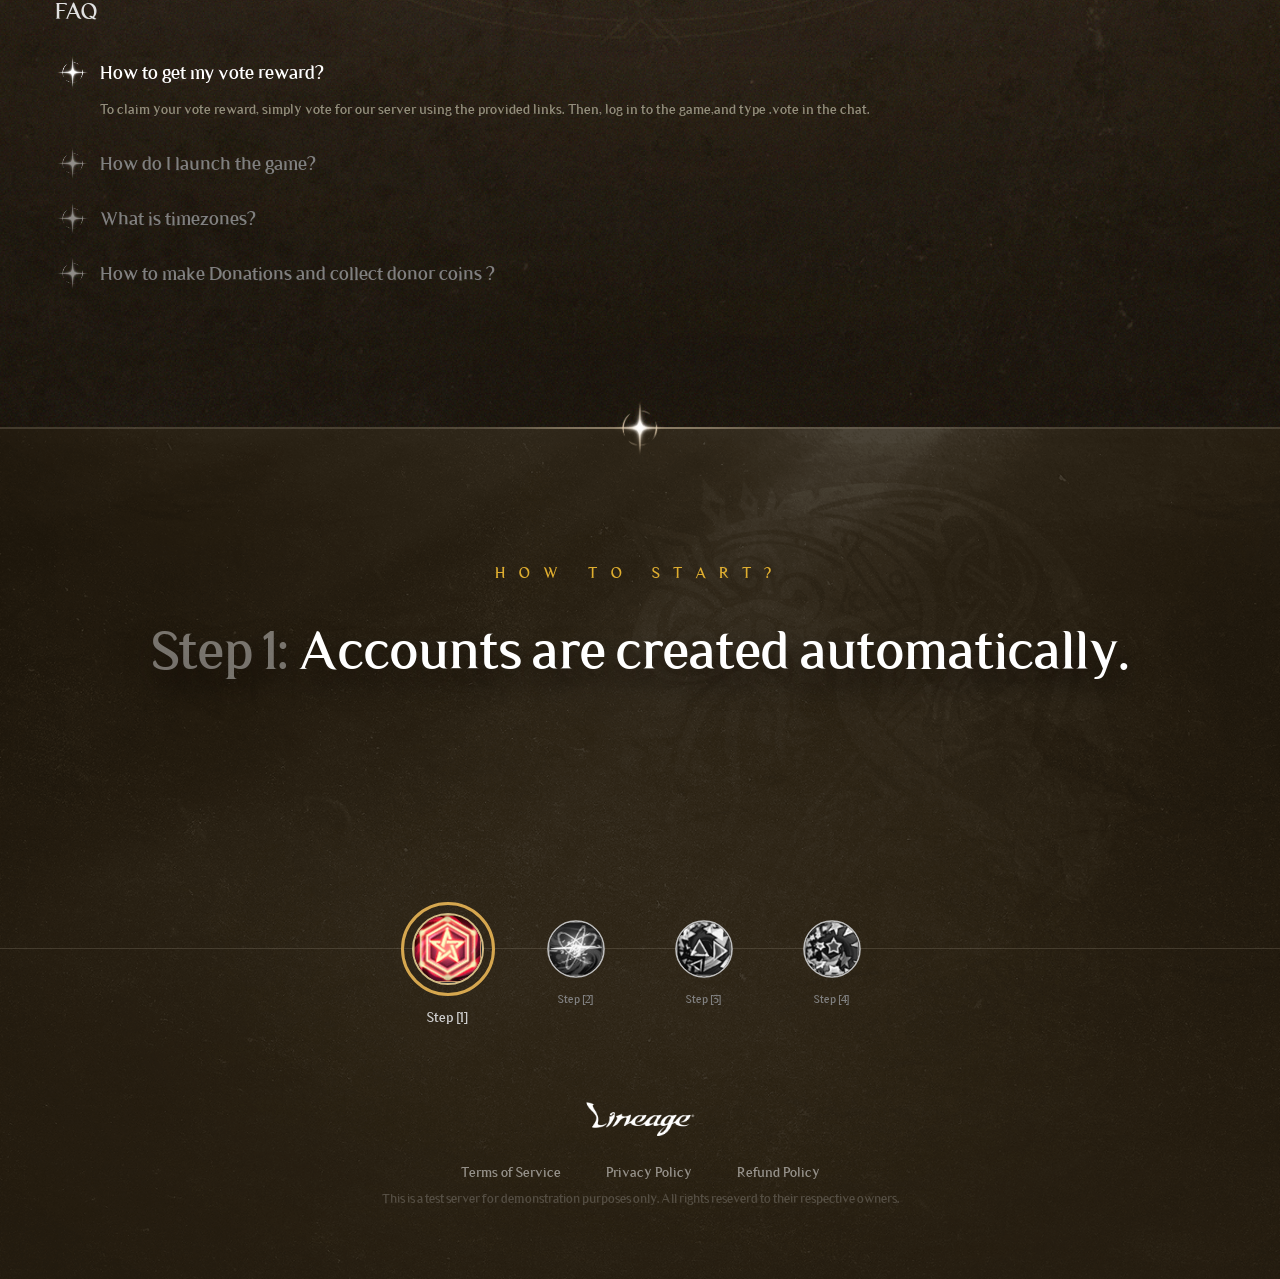
==== commit 16e43504: "Add files via upload" ====
--- a/index.html
+++ b/index.html
@@ -581,7 +581,7 @@
                     <div class="swiper-slide">
                         <h1><span>Step 2:</span> Download The Game</h1>
 
-                        <a href="https://drive.google.com/file/d/1y7UIyv2BB_u6voruWuldF0S_NKIshe8v/view?usp=sharing" class="main_btn">
+                        <a href="https://drive.google.com/file/d/1PRfiTncky1YZmUNh9tiYIt9fxcwIvR83/view?usp=sharing" class="main_btn">
                             <div class="decoration"><img src="images/ui/2.png"><img src="images/ui/2-1.png"></div>
                             <span>Download</span>
                         </a>
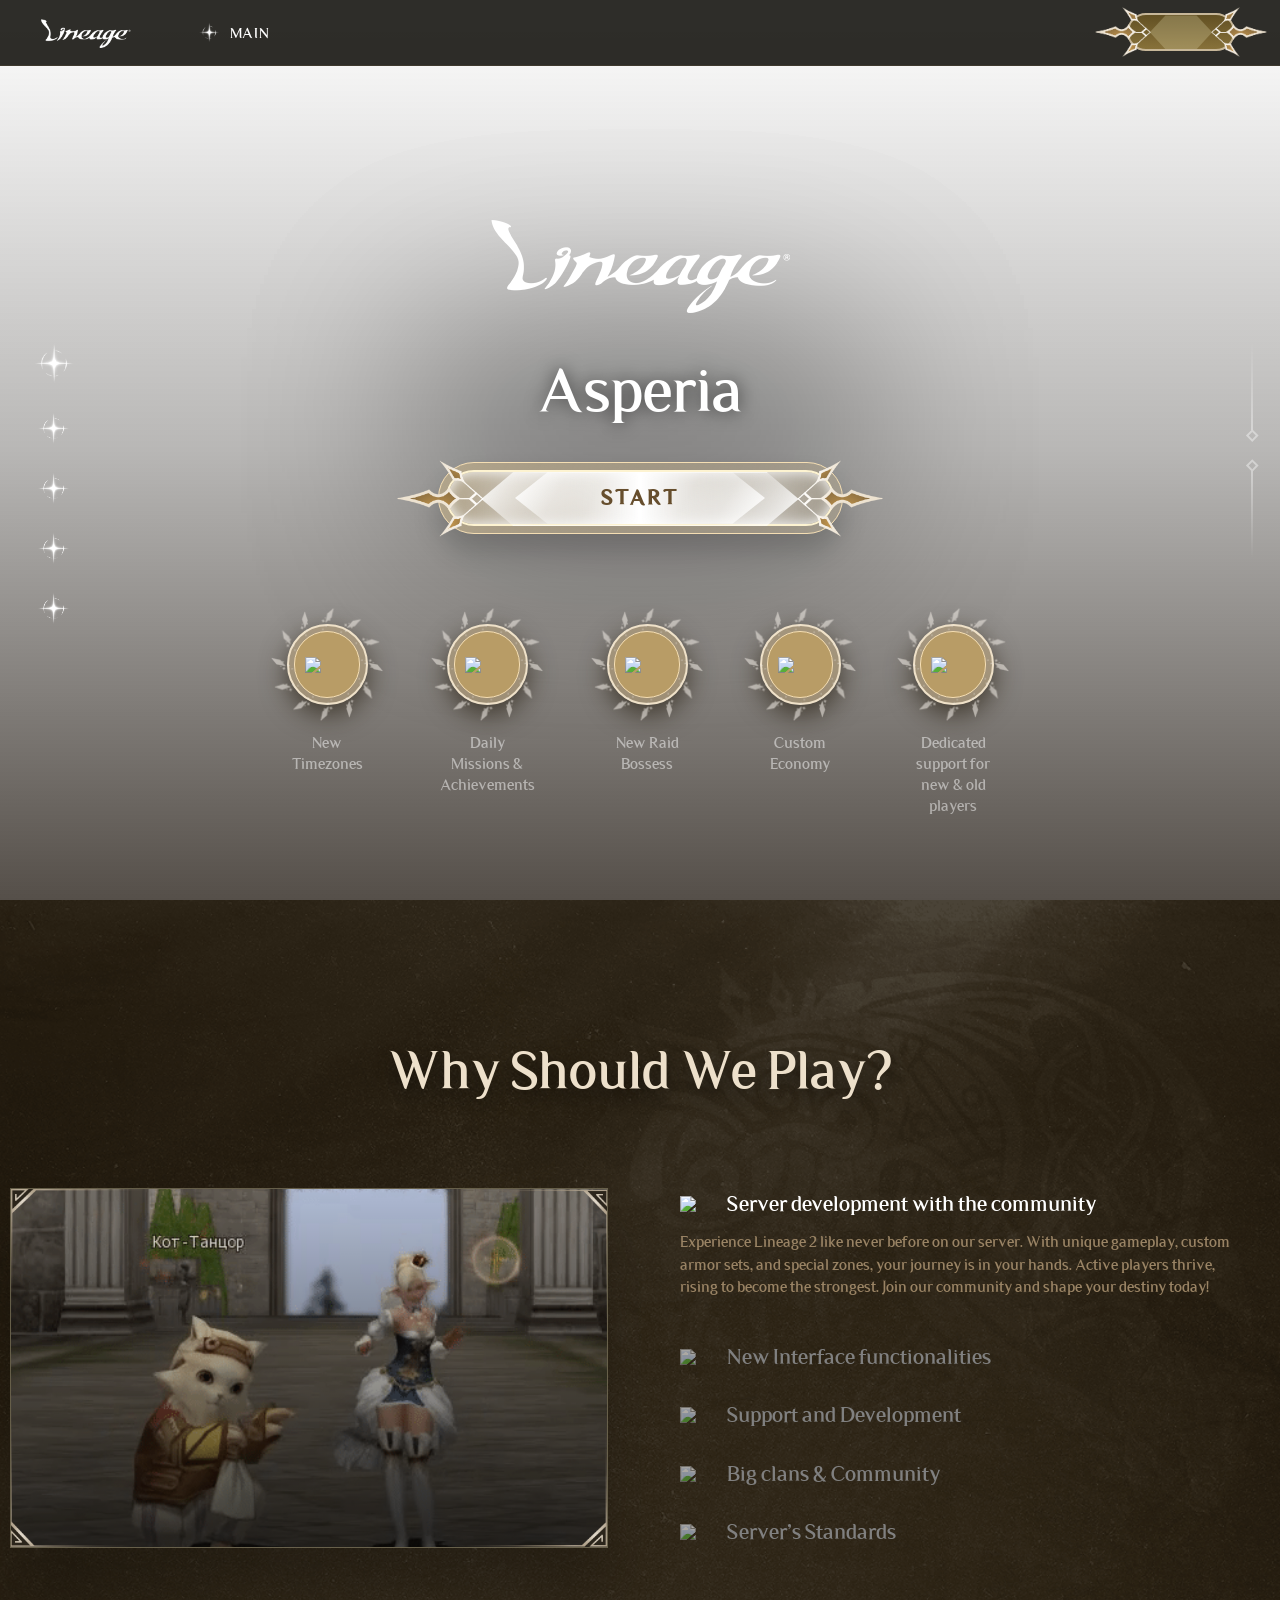
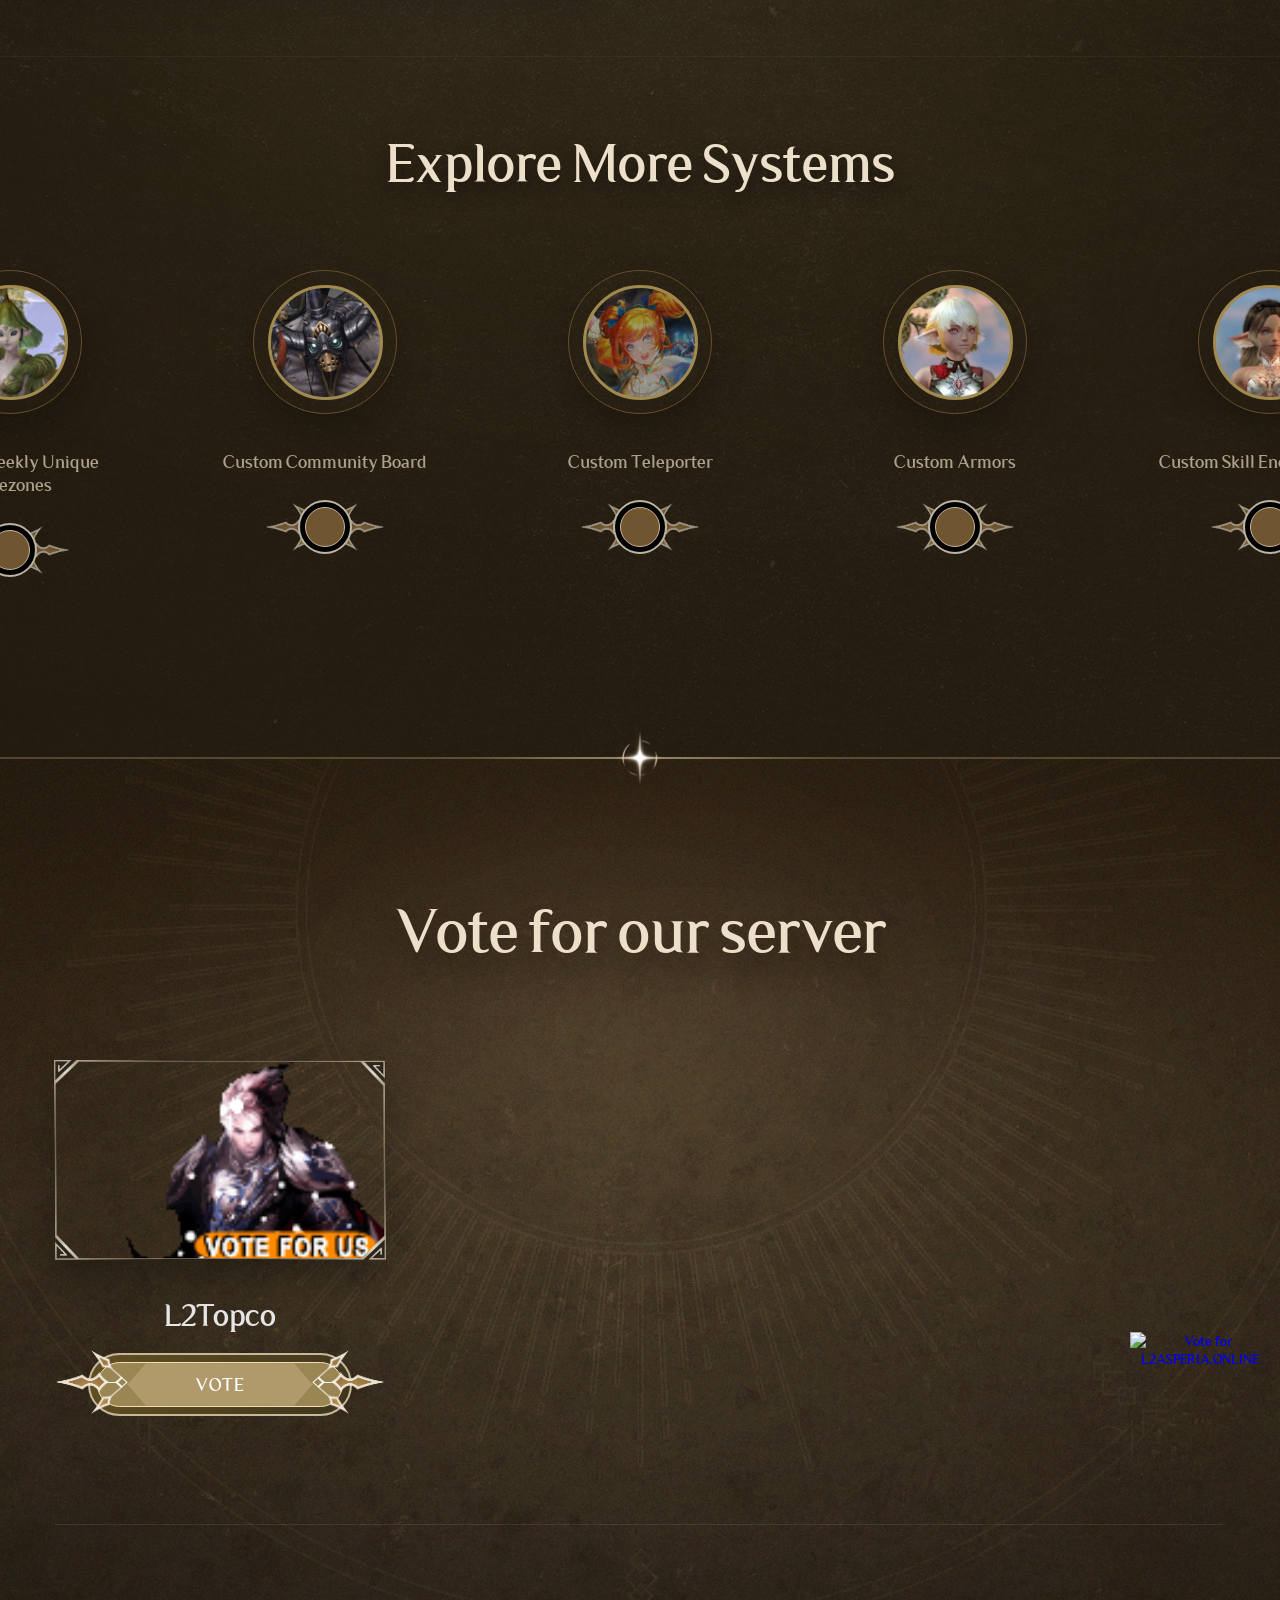
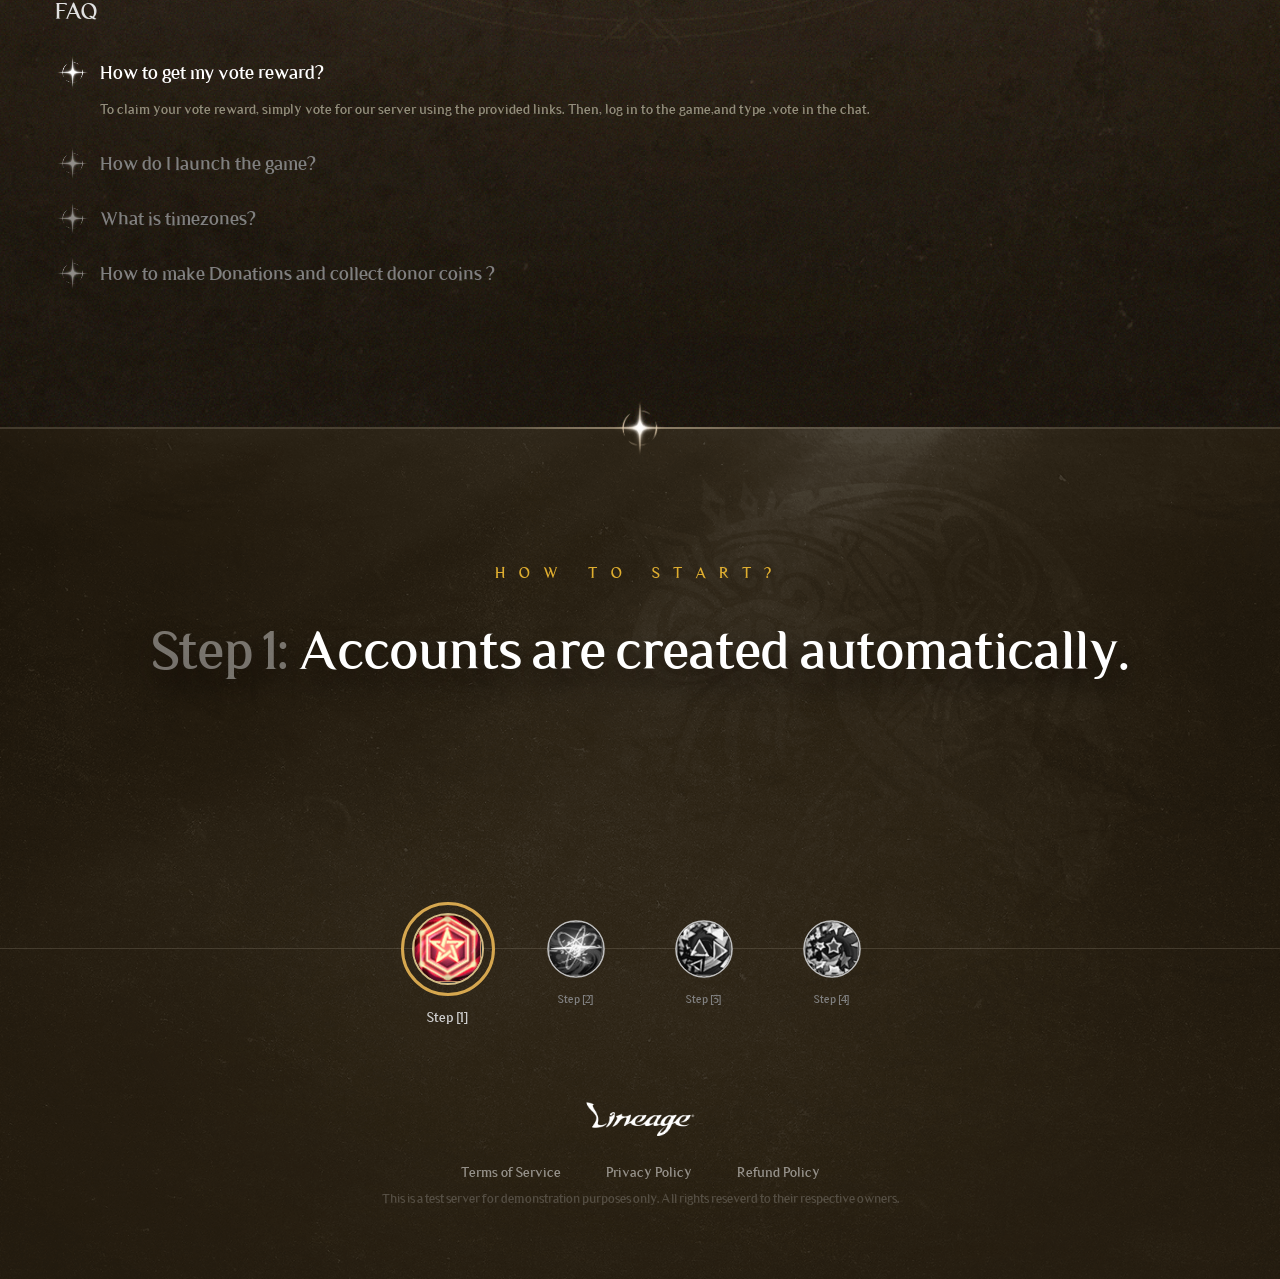
==== commit a57a6b9b: "Add files via upload" ====
--- a/index.html
+++ b/index.html
@@ -581,7 +581,7 @@
                     <div class="swiper-slide">
                         <h1><span>Step 2:</span> Download The Game</h1>
 
-                        <a href="https://drive.google.com/file/d/1PRfiTncky1YZmUNh9tiYIt9fxcwIvR83/view?usp=sharing" class="main_btn">
+                        <a href="https://drive.google.com/file/d/1C07ahX9gBYWJcFXiQDORVilBndOByliH/view?usp=sharing" class="main_btn">
                             <div class="decoration"><img src="images/ui/2.png"><img src="images/ui/2-1.png"></div>
                             <span>Download</span>
                         </a>
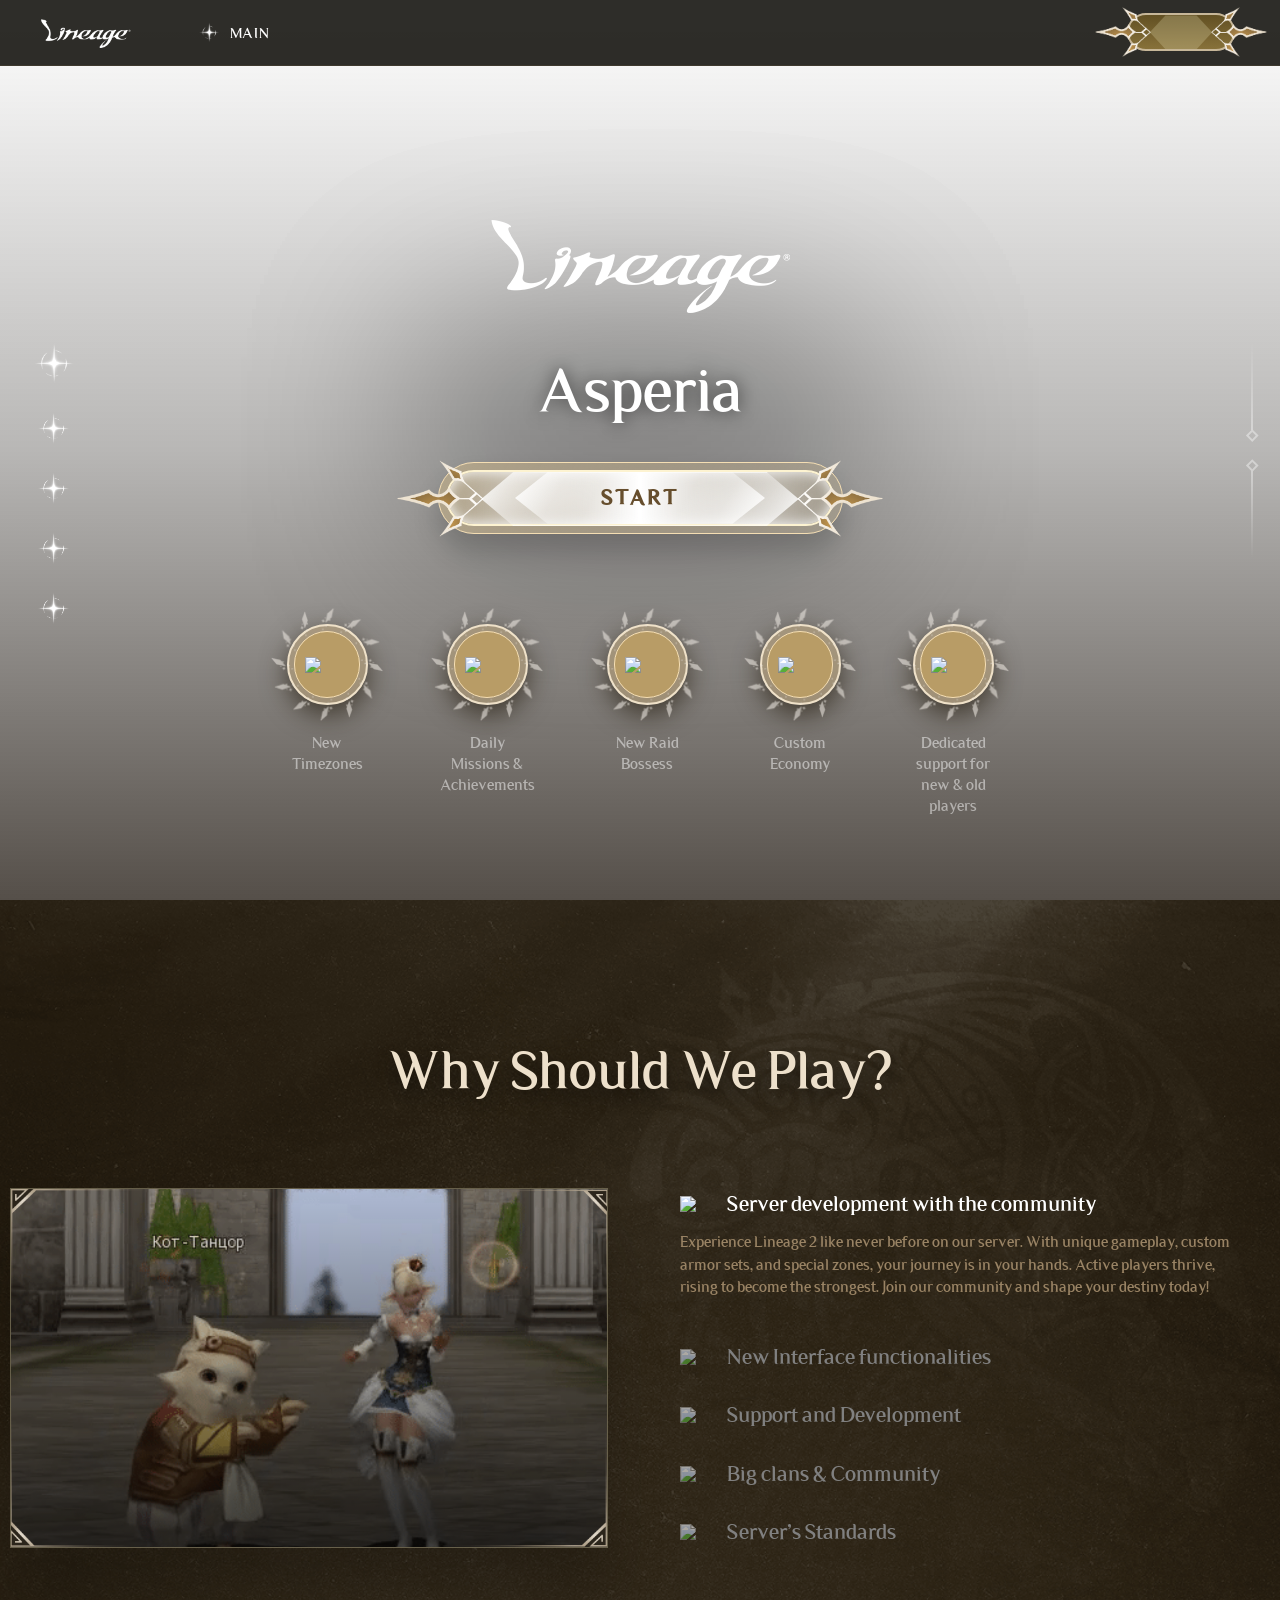
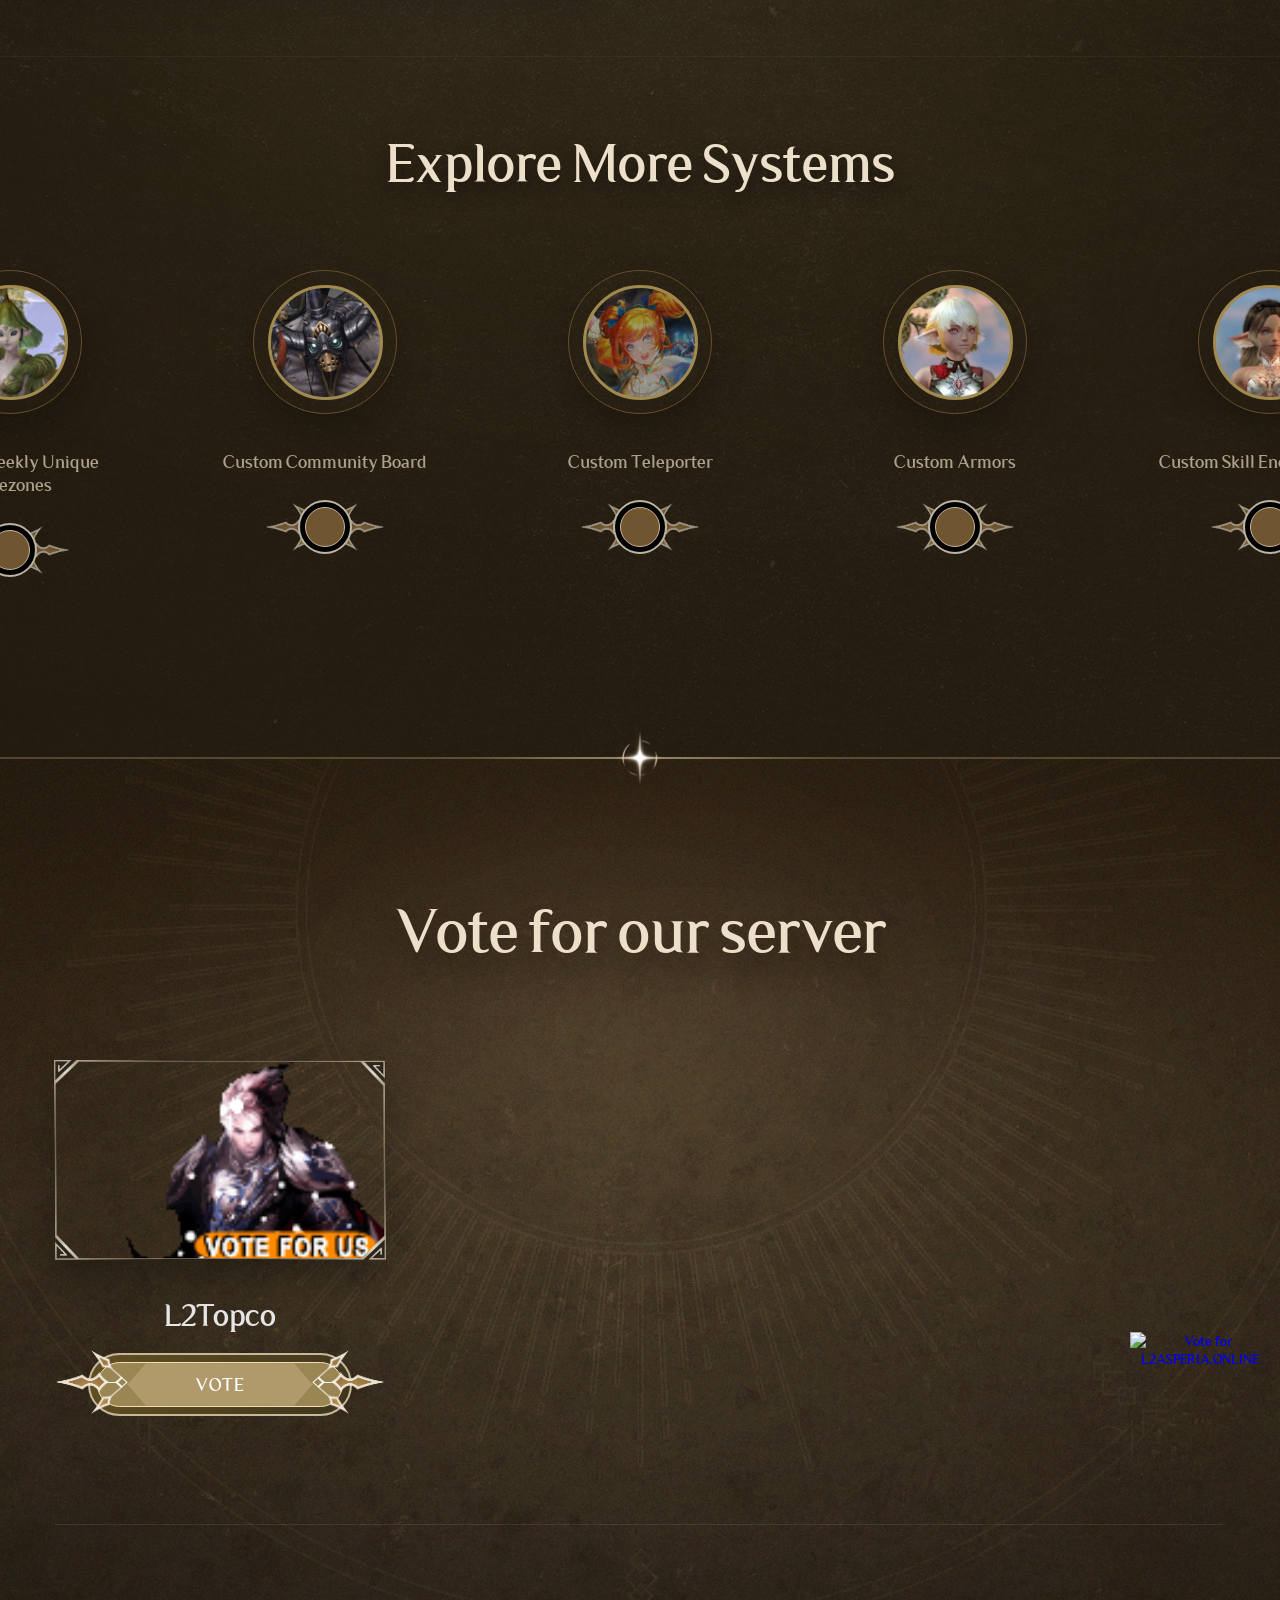
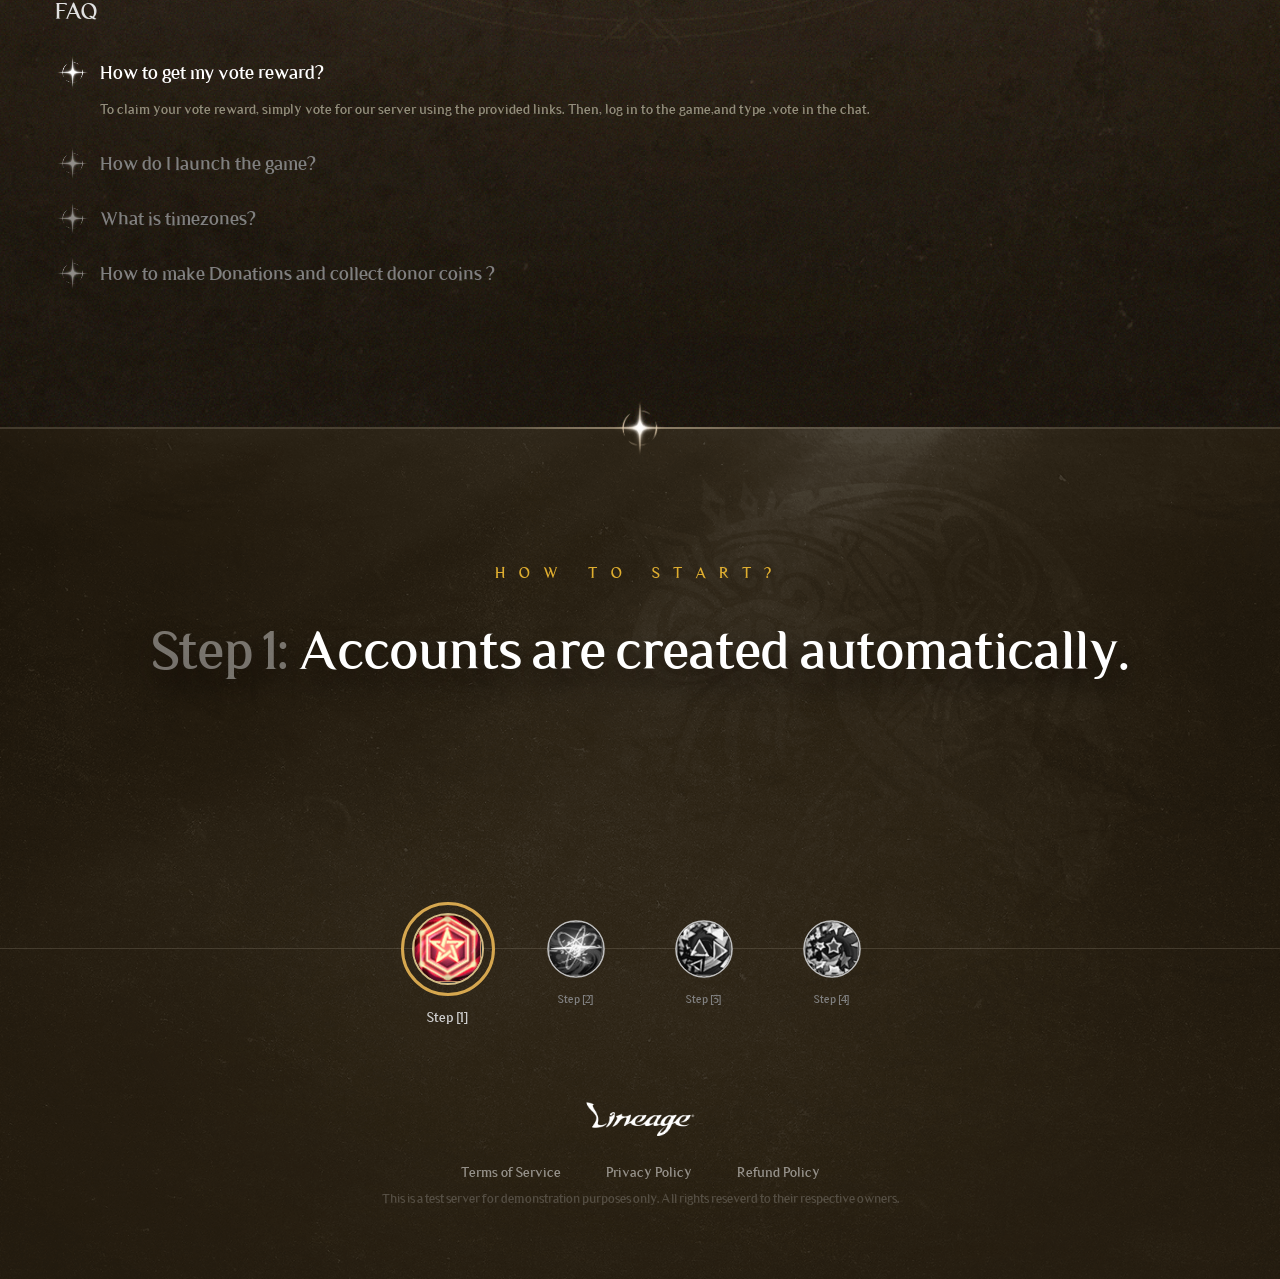
==== commit b1bd3cbf: "Add files via upload" ====
--- a/index.html
+++ b/index.html
@@ -581,7 +581,7 @@
                     <div class="swiper-slide">
                         <h1><span>Step 2:</span> Download The Game</h1>
 
-                        <a href="https://drive.google.com/file/d/1C07ahX9gBYWJcFXiQDORVilBndOByliH/view?usp=sharing" class="main_btn">
+                        <a href="https://drive.google.com/file/d/101uL5xxuXnohvT_-H-2Mc2KoLBI3LsT2/view?usp=sharing" class="main_btn">
                             <div class="decoration"><img src="images/ui/2.png"><img src="images/ui/2-1.png"></div>
                             <span>Download</span>
                         </a>
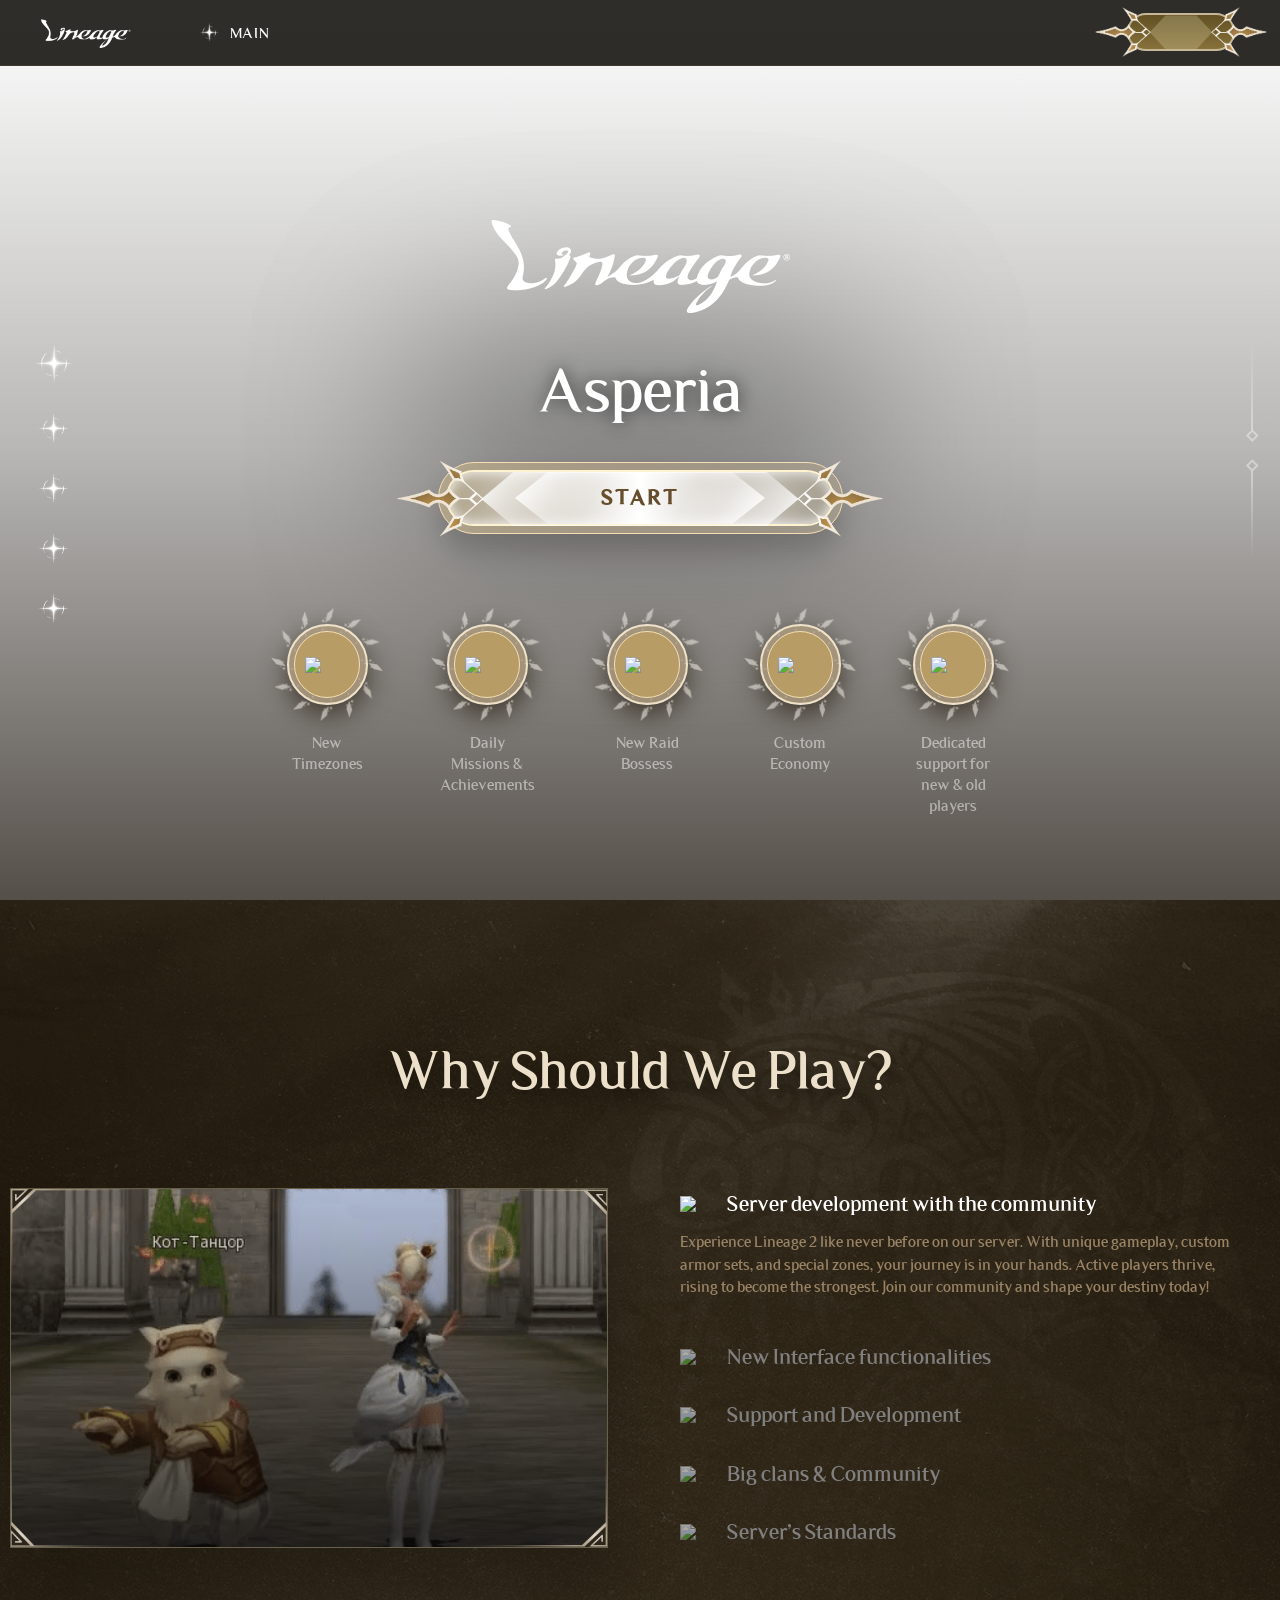
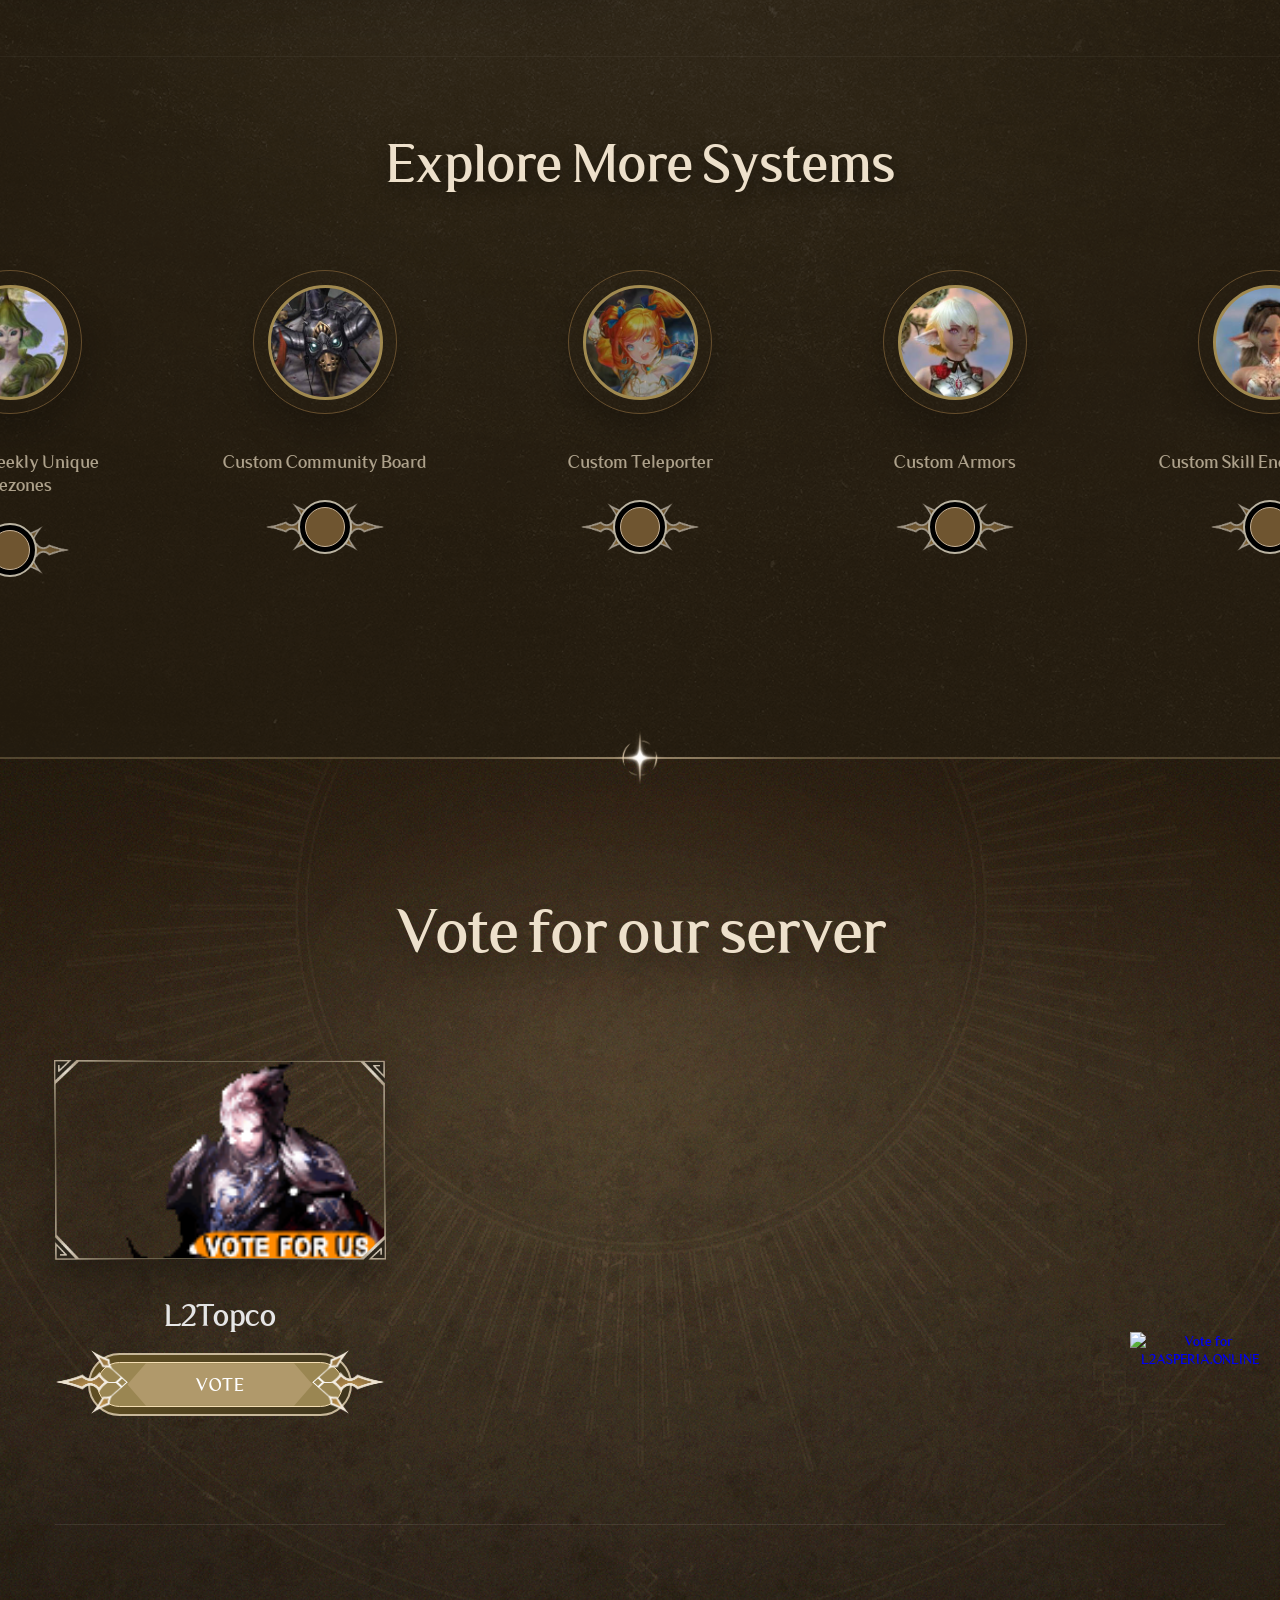
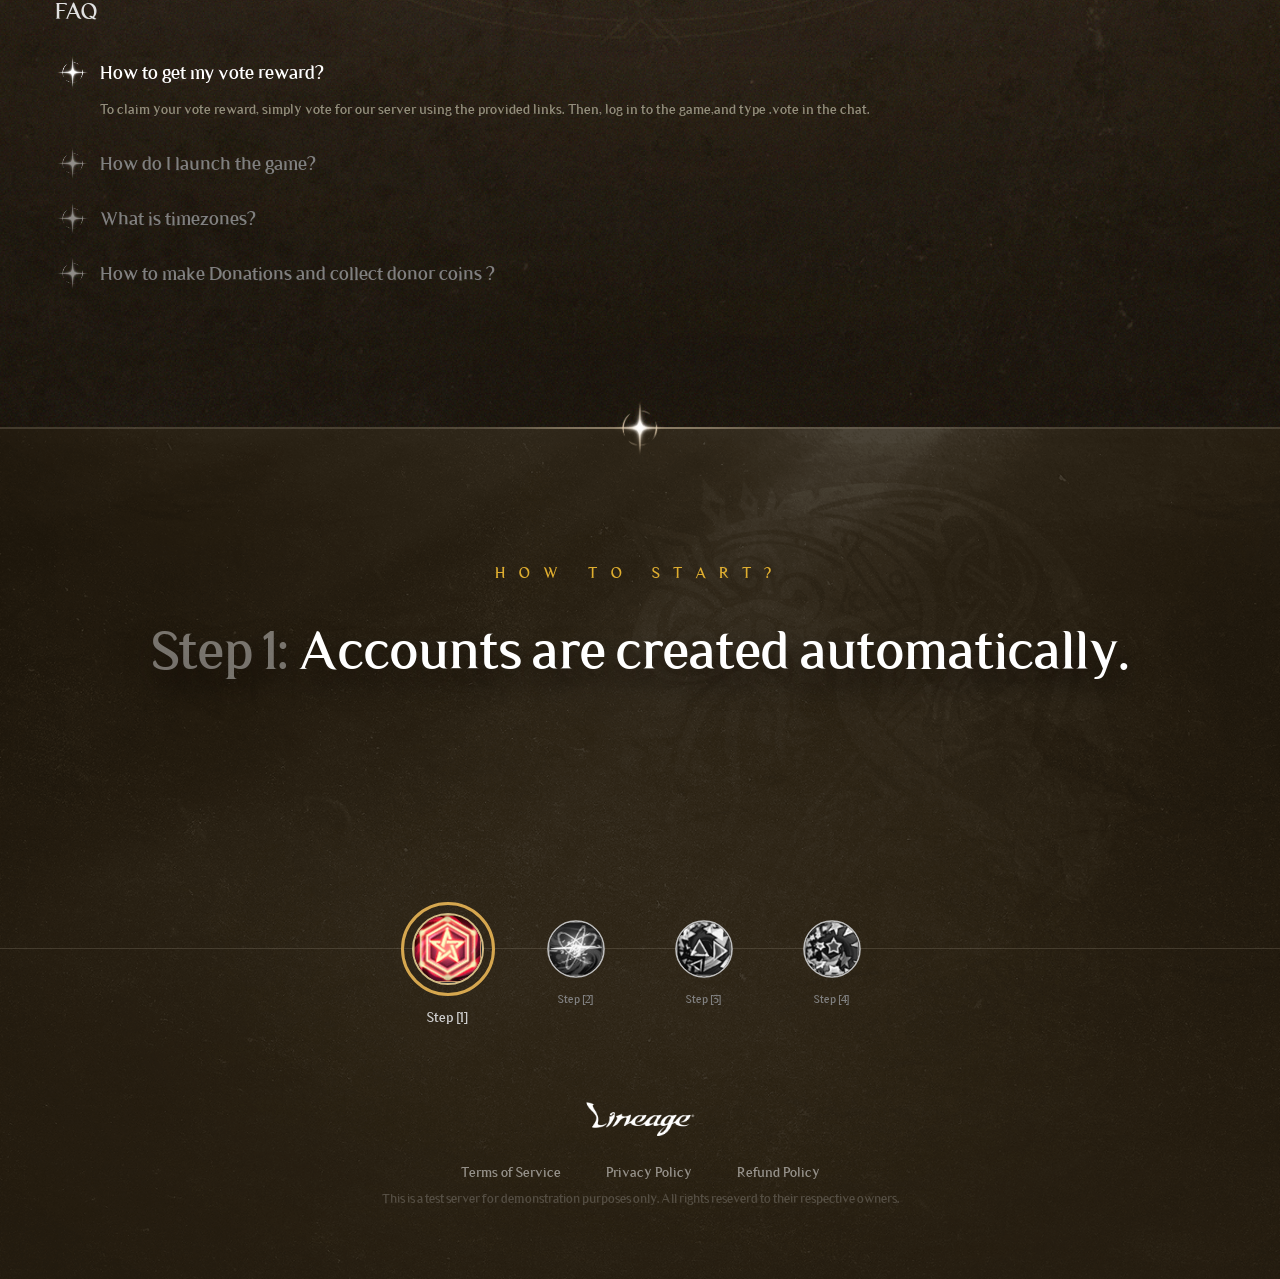
==== commit b2fbeddc: "Add files via upload" ====
--- a/index.html
+++ b/index.html
@@ -581,7 +581,7 @@
                     <div class="swiper-slide">
                         <h1><span>Step 2:</span> Download The Game</h1>
 
-                        <a href="https://drive.google.com/file/d/101uL5xxuXnohvT_-H-2Mc2KoLBI3LsT2/view?usp=sharing" class="main_btn">
+                        <a href="https://drive.google.com/file/d/1ISA7JRhQFQp84U6ekxXP1KDmRHgu1x_l/view?usp=sharing" class="main_btn">
                             <div class="decoration"><img src="images/ui/2.png"><img src="images/ui/2-1.png"></div>
                             <span>Download</span>
                         </a>
@@ -597,7 +597,7 @@
                     </div>
 
                     <div class="swiper-slide">
-                        <h1><span>Step 4:</span> Start Playing!</h1>
+                        <h1><span>Step 4:</span>Disable Nvidia Overlay and Start Playing!</h1>
                     </div>
                 </div>
             </div>
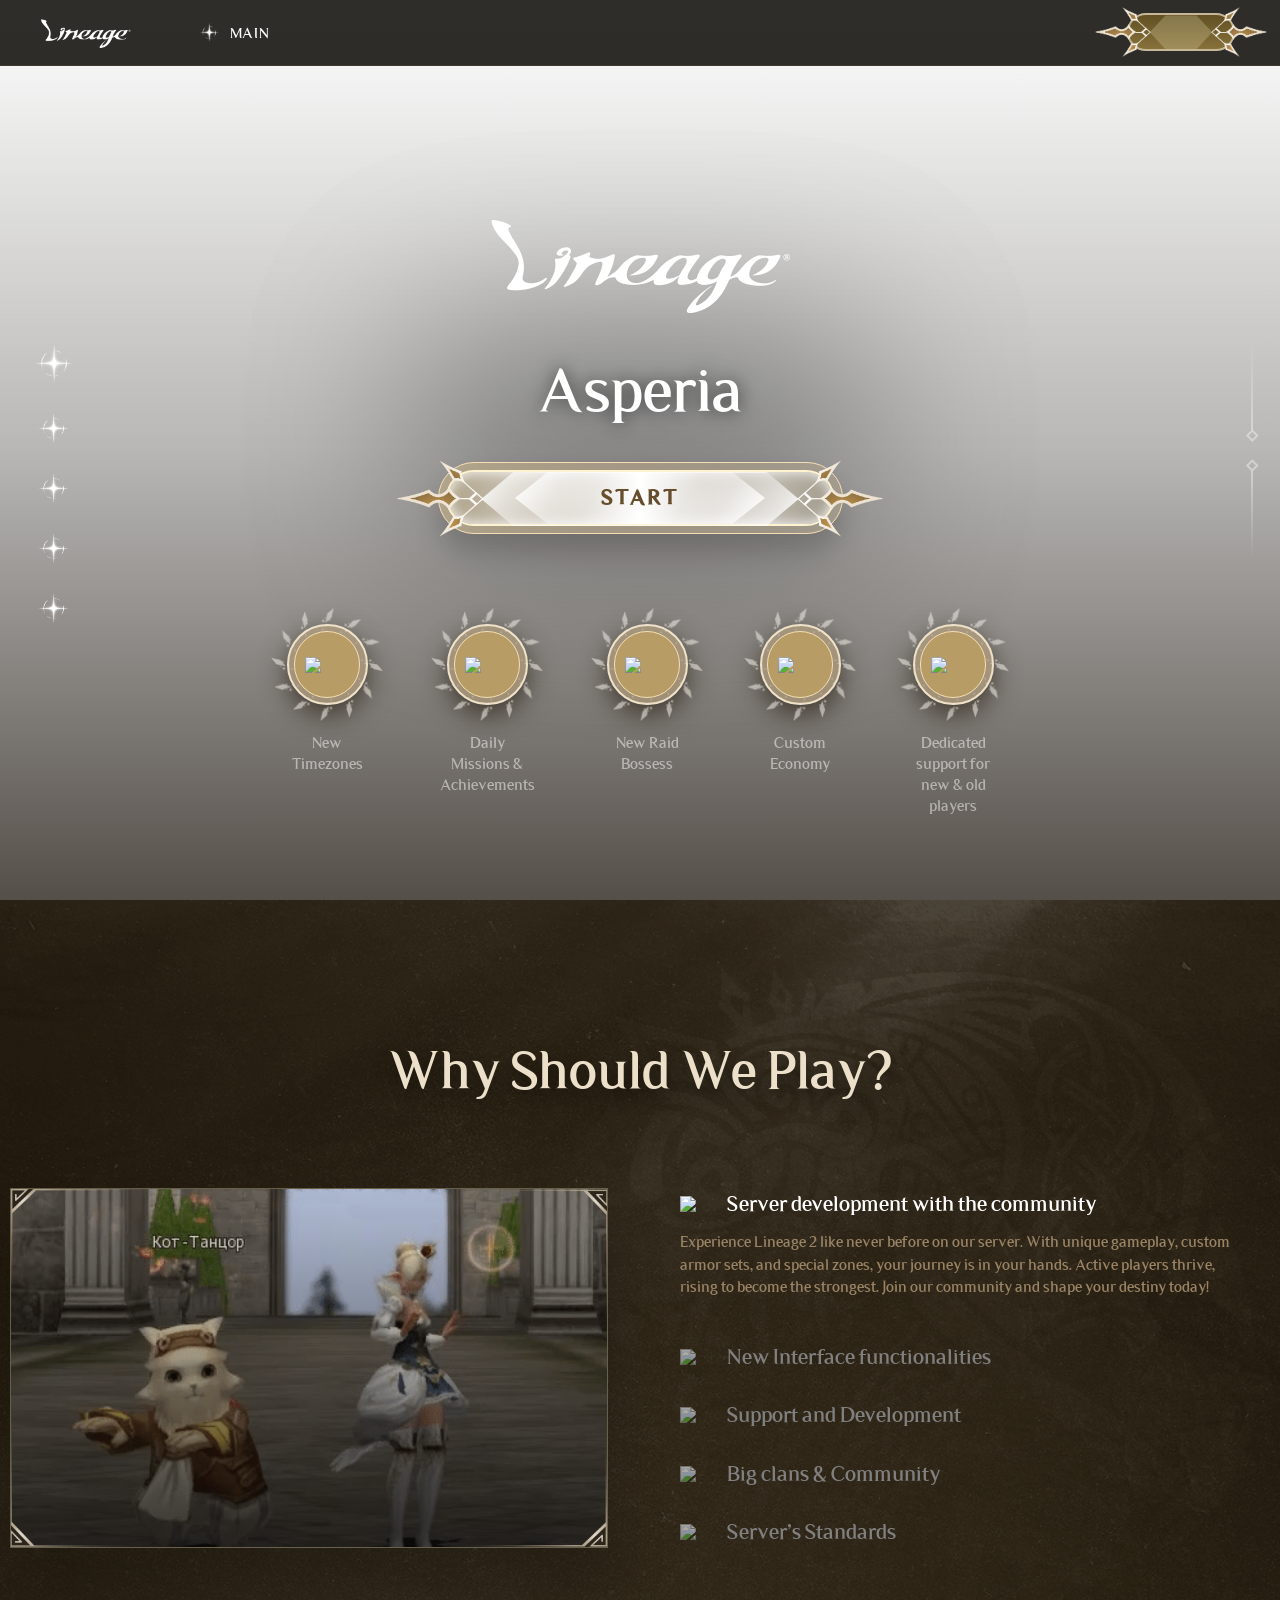
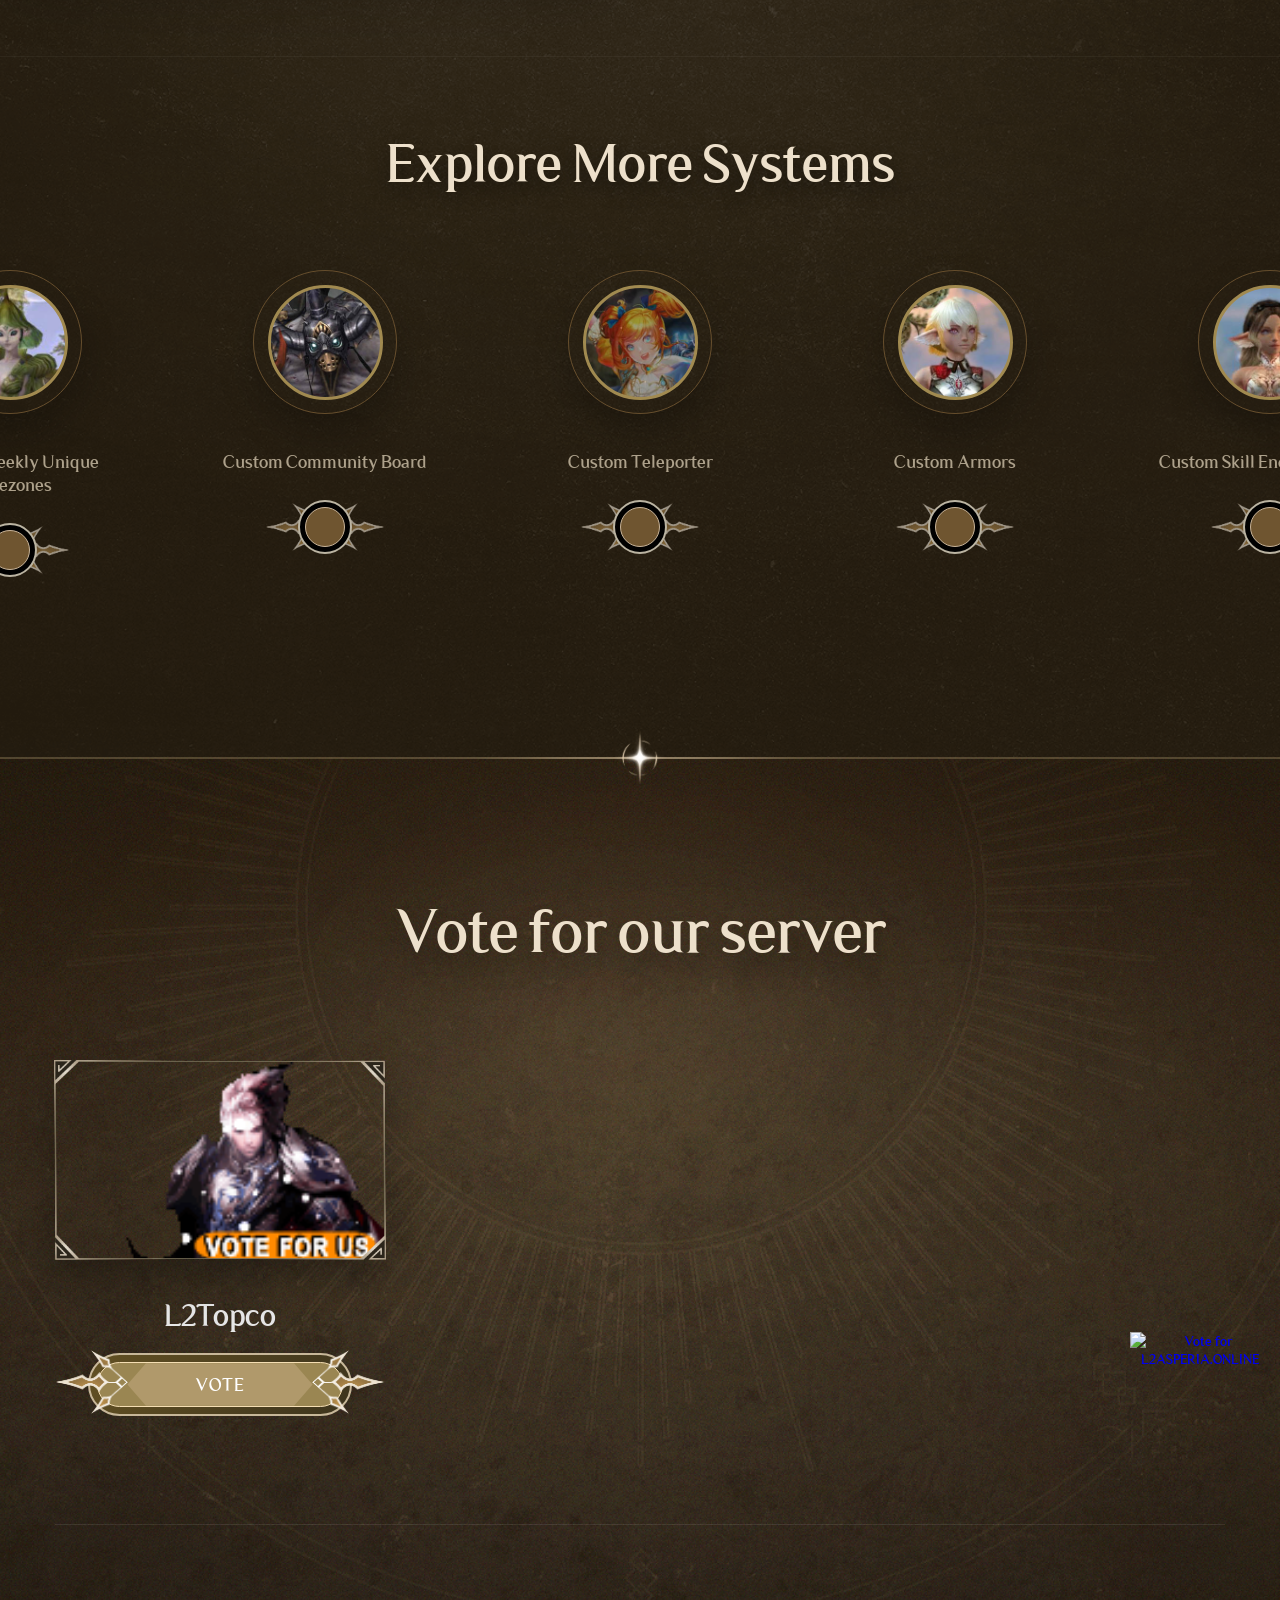
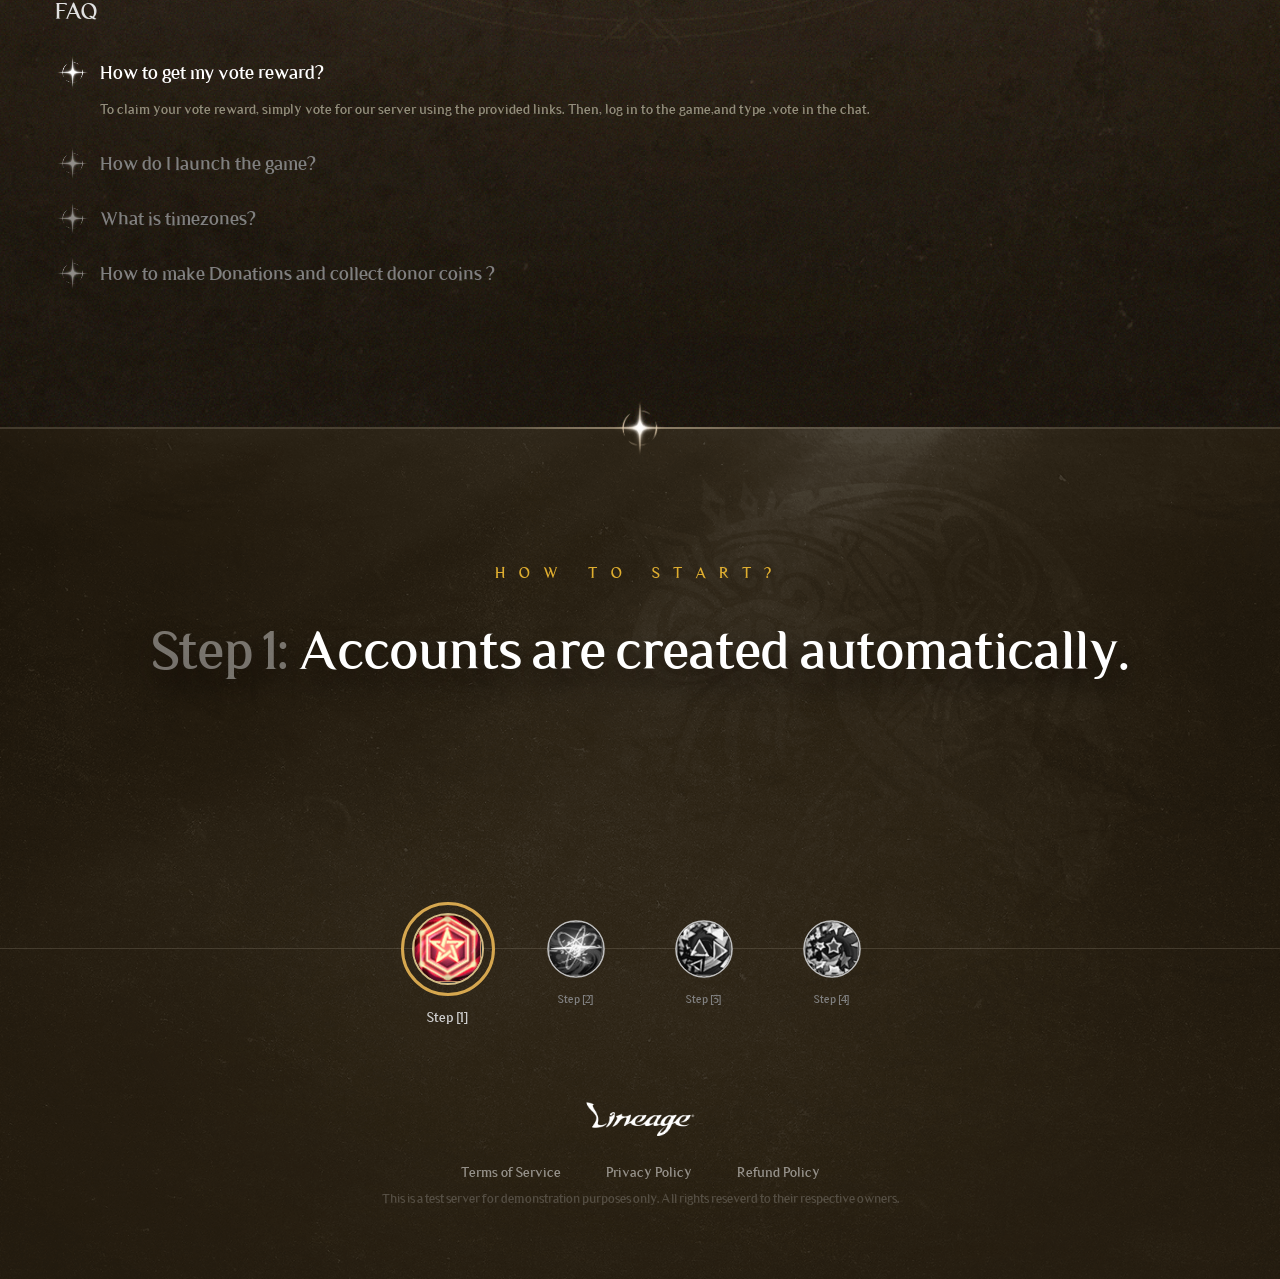
==== commit b2ae8e8a: "Add files via upload" ====
--- a/index.html
+++ b/index.html
@@ -581,7 +581,7 @@
                     <div class="swiper-slide">
                         <h1><span>Step 2:</span> Download The Game</h1>
 
-                        <a href="https://drive.google.com/file/d/1ISA7JRhQFQp84U6ekxXP1KDmRHgu1x_l/view?usp=sharing" class="main_btn">
+                        <a href="" class="main_btn">
                             <div class="decoration"><img src="images/ui/2.png"><img src="images/ui/2-1.png"></div>
                             <span>Download</span>
                         </a>
